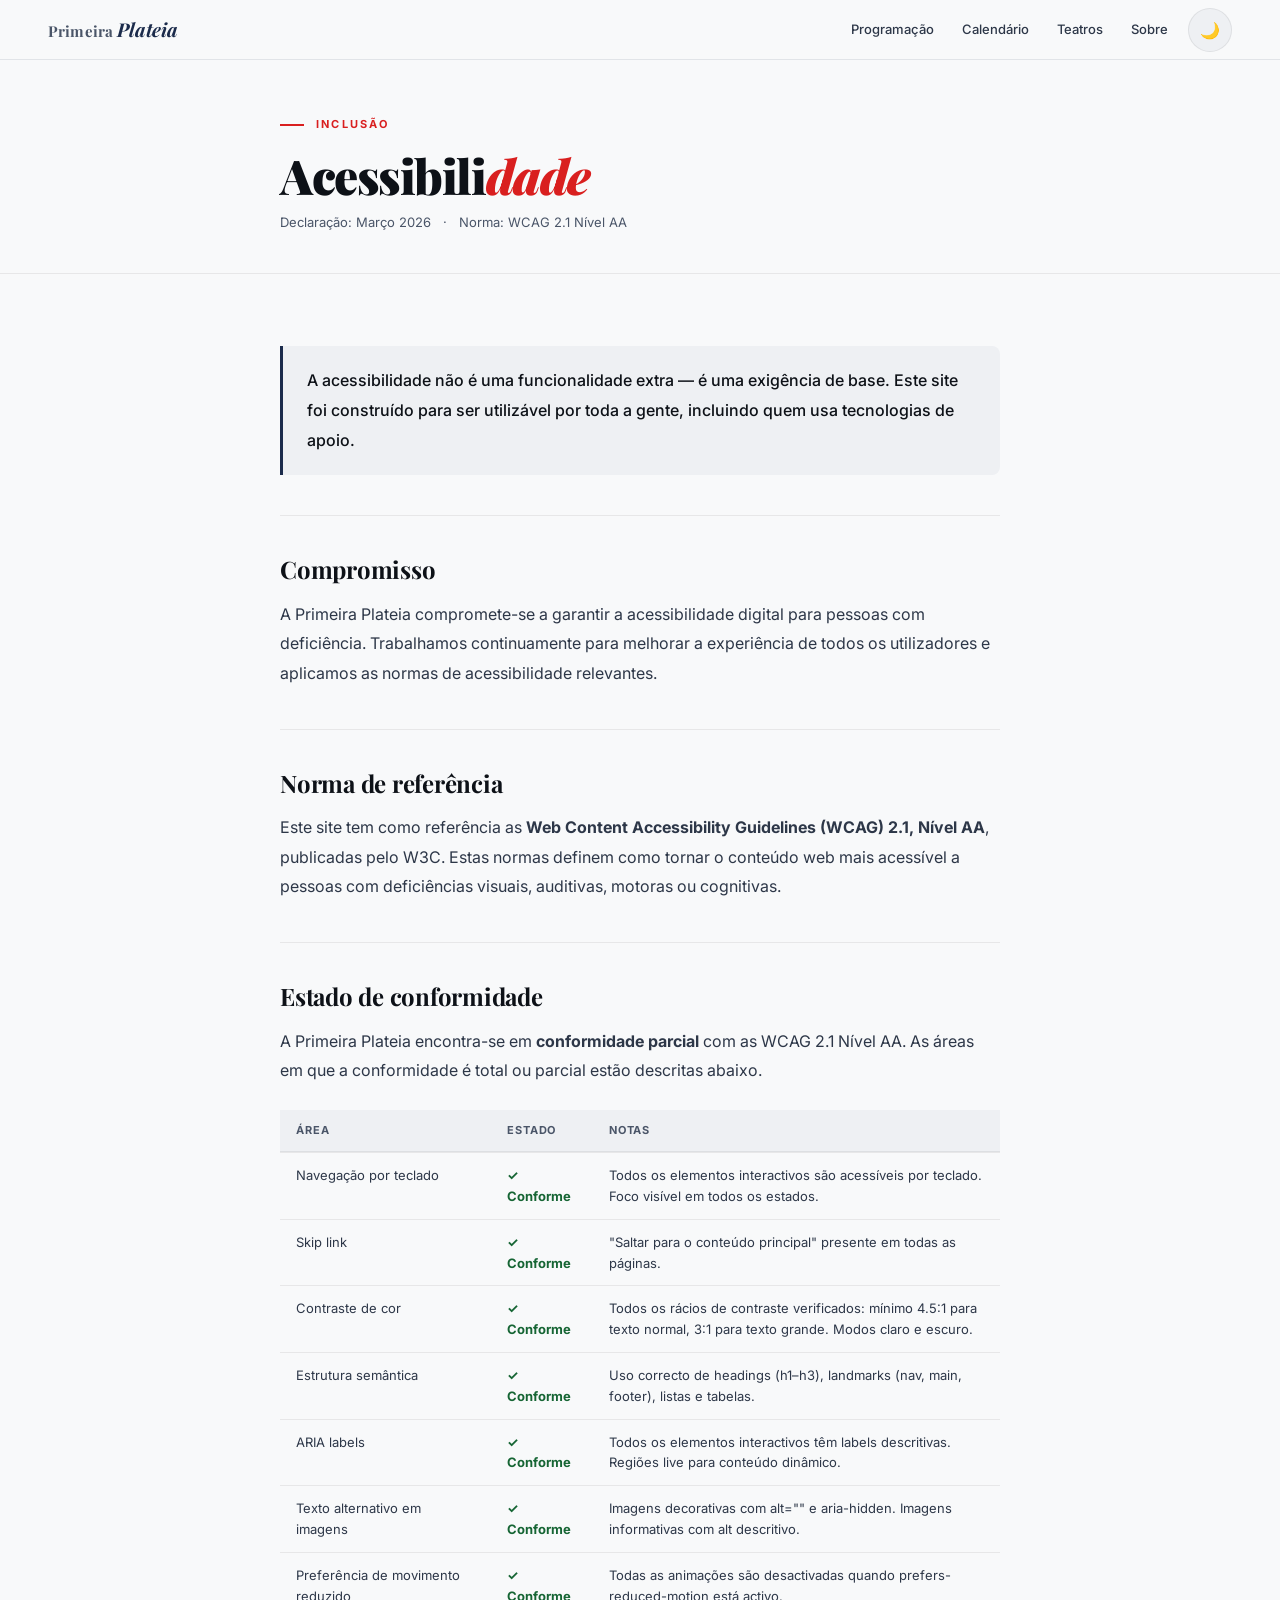
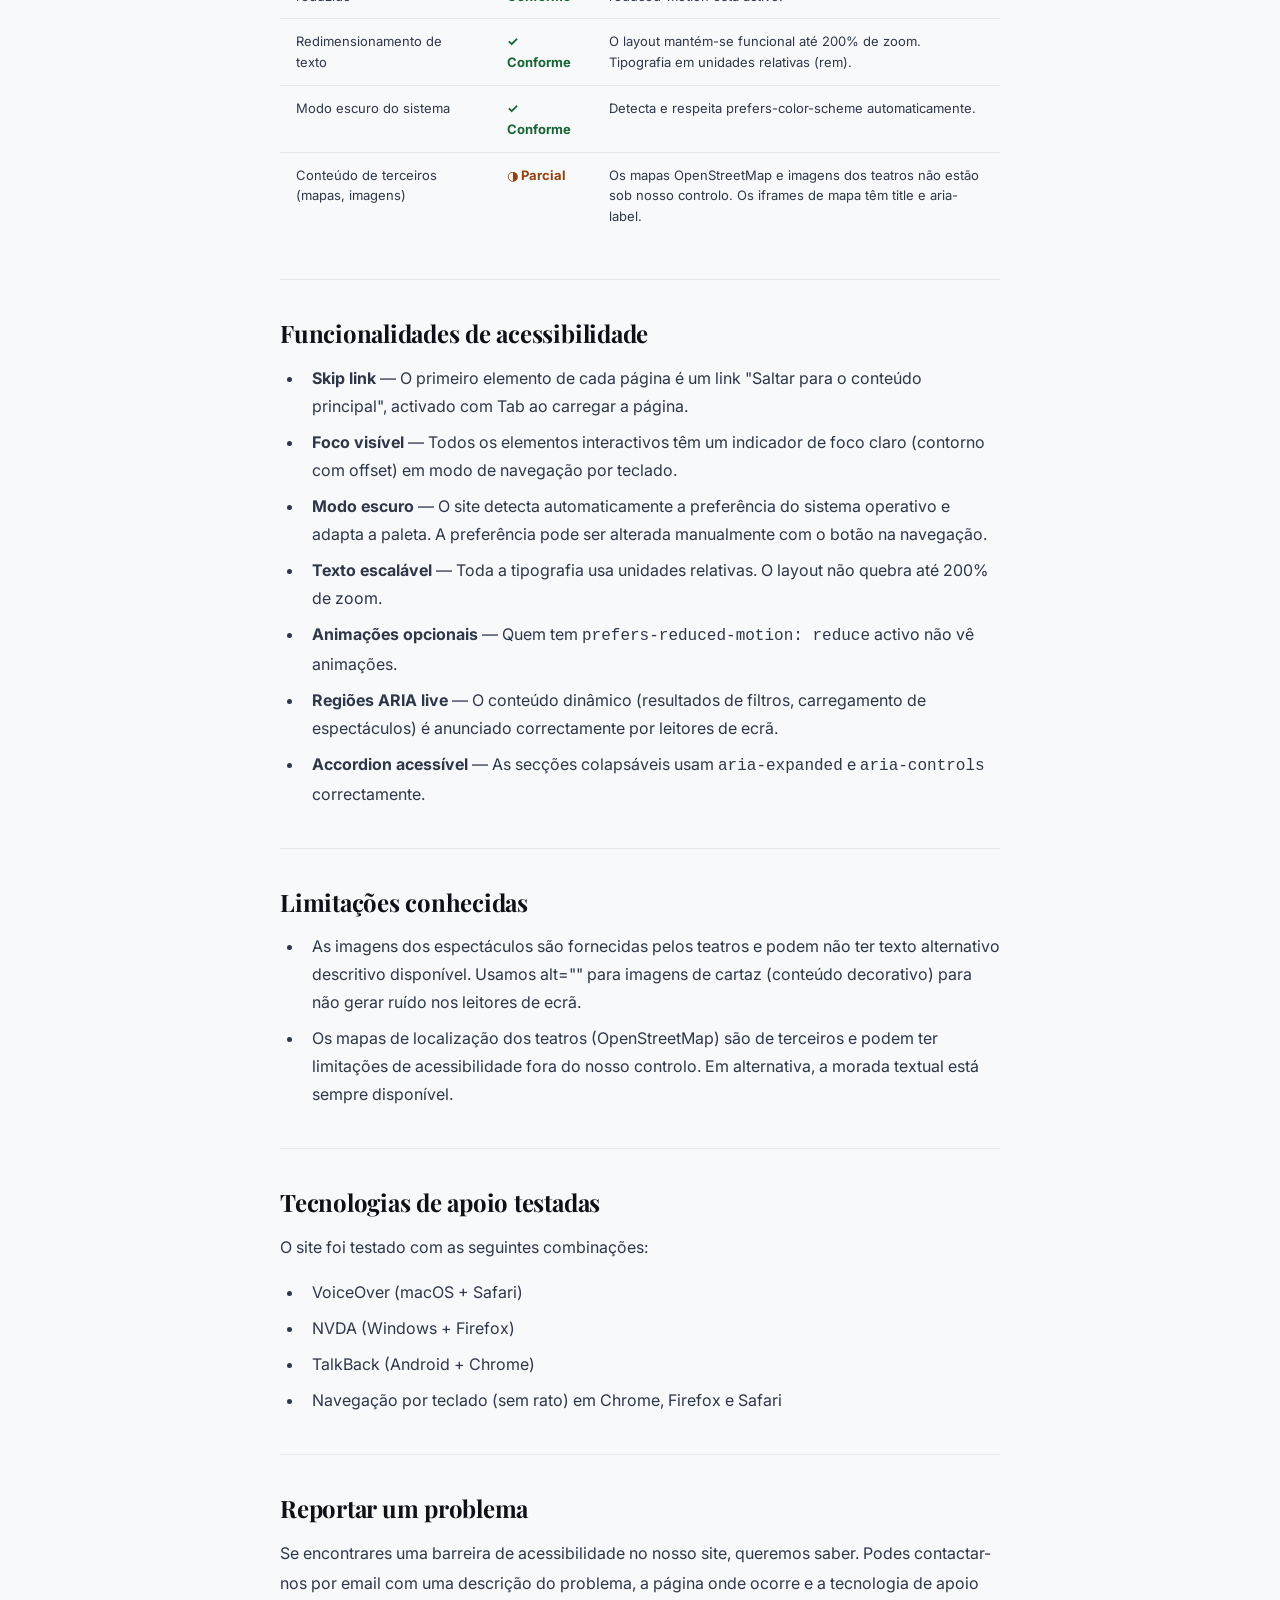
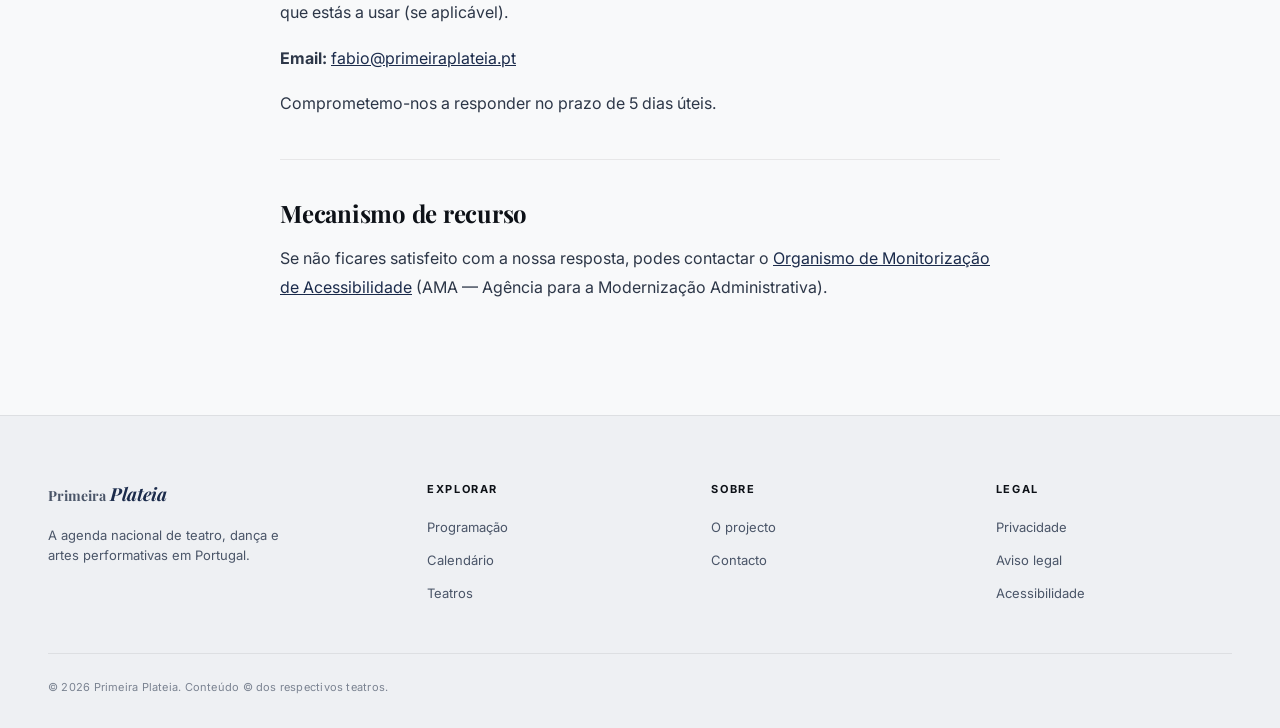
==== acessibilidade/index.html @ c4be7c8e "new" ====
<!DOCTYPE html>
<html lang="pt-PT">
<head>
<meta charset="UTF-8"/>
<meta name="viewport" content="width=device-width,initial-scale=1"/>
<title>Acessibilidade — Primeira Plateia</title>
<meta name="description" content="Declaração de acessibilidade da Primeira Plateia. Conformidade WCAG 2.1, funcionalidades e como reportar problemas."/>
<meta name="theme-color" content="#1B2B4B"/>
<meta name="robots" content="index, follow"/>
<link rel="canonical" href="https://www.primeiraplateia.pt/acessibilidade/"/>
<link rel="manifest" href="/manifest.webmanifest"/>
<link rel="apple-touch-icon" href="/icons/icon-192.png"/>
<link rel="preconnect" href="https://fonts.googleapis.com"/>
<link rel="preconnect" href="https://fonts.gstatic.com" crossorigin/>
<link rel="stylesheet" href="/fonts/fonts.css"/>
<link rel="stylesheet" href="/design/tokens.css"/>
<link rel="stylesheet" href="/design/base.css"/>
<script>(function(){var s=localStorage.getItem('pp-theme');var sys=window.matchMedia('(prefers-color-scheme: dark)').matches?'dark':'light';document.documentElement.setAttribute('data-theme',s||sys);})();</script>
<style>
.legal-hero{padding:calc(var(--nav-h) + var(--space-12)) var(--space-12) var(--space-10);border-bottom:1px solid var(--surface-card-border);background:var(--surface-bg);}
.legal-hero-inner{max-width:var(--max-w-text);margin:0 auto;}
.legal-hero h1{font-family:var(--ff-display);font-size:clamp(var(--text-3xl),5vw,var(--text-5xl));font-weight:900;letter-spacing:-.03em;line-height:1;color:var(--text-primary);margin-bottom:var(--space-3);}
.legal-hero h1 em{font-style:italic;color:var(--color-accent);}
.legal-meta{font-size:var(--text-sm);color:var(--text-muted);display:flex;align-items:center;gap:var(--space-3);}
.legal-body{padding:var(--space-12) var(--space-12) var(--space-24);}
.legal-body-inner{max-width:var(--max-w-text);margin:0 auto;}
.legal-body h2{font-family:var(--ff-display);font-size:var(--text-2xl);font-weight:700;letter-spacing:-.01em;color:var(--text-primary);margin:var(--space-10) 0 var(--space-4);padding-top:var(--space-10);border-top:1px solid var(--surface-card-border);}
.legal-body h2:first-child{margin-top:0;padding-top:0;border-top:none;}
.legal-body p{font-size:var(--text-base);line-height:1.85;color:var(--text-secondary);margin-bottom:var(--space-4);}
.legal-body ul{margin:var(--space-4) 0 var(--space-4) var(--space-6);display:flex;flex-direction:column;gap:var(--space-2);}
.legal-body li{font-size:var(--text-base);line-height:1.75;color:var(--text-secondary);list-style:disc;padding-left:var(--space-2);}
.legal-body a{color:var(--color-primary);text-decoration:underline;}
.legal-body a:hover{color:var(--color-accent);}
.legal-highlight{background:var(--surface-bg-2);border-left:3px solid var(--color-primary);border-radius:0 var(--radius-md) var(--radius-md) 0;padding:var(--space-5) var(--space-6);margin:var(--space-6) 0;}
.legal-highlight p{margin-bottom:0;font-weight:500;color:var(--text-primary);}

/* Tabela de conformidade */
.conformidade-table {
  width: 100%; border-collapse: collapse;
  margin: var(--space-6) 0;
  font-size: var(--text-sm);
}
.conformidade-table th {
  text-align: left;
  padding: var(--space-3) var(--space-4);
  background: var(--surface-bg-2);
  font-weight: 700; font-size: var(--text-xs);
  letter-spacing: .08em; text-transform: uppercase;
  color: var(--text-muted);
  border-bottom: 2px solid var(--surface-card-border);
}
.conformidade-table td {
  padding: var(--space-3) var(--space-4);
  border-bottom: 1px solid var(--surface-card-border);
  vertical-align: top; line-height: 1.6;
  color: var(--text-secondary);
}
.conformidade-table tr:last-child td { border-bottom: none; }
.status-ok { color: #166534; font-weight: 700; }
.status-partial { color: #92400E; font-weight: 700; }
[data-theme="dark"] .status-ok { color: #86EFAC; }
[data-theme="dark"] .status-partial { color: #FCD34D; }

@media(max-width:768px){
  .legal-hero,.legal-body{padding-left:var(--space-5);padding-right:var(--space-5);}
  .conformidade-table { font-size: var(--text-xs); }
  .conformidade-table th, .conformidade-table td { padding: var(--space-2) var(--space-3); }
}
</style>
</head>
<body>
<a class="skip-link" href="#main-content">Saltar para o conteúdo principal</a>
<nav class="nav" role="navigation" aria-label="Navegação principal">
  <a class="nav-brand" href="/" aria-label="Primeira Plateia — página inicial">
    <span class="nav-brand-primeira">Primeira</span>
    <span class="nav-brand-plateia">Plateia</span>
  </a>
  <div class="nav-right">
    <ul class="nav-links" id="nav-menu" role="list">
      <li><a href="/programacao/">Programação</a></li>
      <li><a href="/calendario/">Calendário</a></li>
      <li><a href="/teatros/">Teatros</a></li>
      <li><a href="/sobre/">Sobre</a></li>
    </ul>
    <button class="theme-btn" id="theme-toggle" aria-label="Mudar para modo escuro" data-tip="Modo escuro">
      <span class="i-moon" aria-hidden="true">🌙</span>
      <span class="i-sun" aria-hidden="true">☀️</span>
    </button>
    <button class="nav-toggle" id="nav-toggle" aria-label="Abrir menu" aria-expanded="false" aria-controls="nav-menu">☰</button>
  </div>
</nav>
<main id="main-content">
  <header class="legal-hero">
    <div class="legal-hero-inner">
      <p class="section-label" aria-hidden="true">Inclusão</p>
      <h1>Acessibili<em>dade</em></h1>
      <p class="legal-meta">
        <span>Declaração: Março 2026</span>
        <span aria-hidden="true">·</span>
        <span>Norma: WCAG 2.1 Nível AA</span>
      </p>
    </div>
  </header>
  <div class="legal-body">
    <div class="legal-body-inner">

      <div class="legal-highlight">
        <p>A acessibilidade não é uma funcionalidade extra — é uma exigência de base. Este site foi construído para ser utilizável por toda a gente, incluindo quem usa tecnologias de apoio.</p>
      </div>

      <h2>Compromisso</h2>
      <p>A Primeira Plateia compromete-se a garantir a acessibilidade digital para pessoas com deficiência. Trabalhamos continuamente para melhorar a experiência de todos os utilizadores e aplicamos as normas de acessibilidade relevantes.</p>

      <h2>Norma de referência</h2>
      <p>Este site tem como referência as <strong>Web Content Accessibility Guidelines (WCAG) 2.1, Nível AA</strong>, publicadas pelo W3C. Estas normas definem como tornar o conteúdo web mais acessível a pessoas com deficiências visuais, auditivas, motoras ou cognitivas.</p>

      <h2>Estado de conformidade</h2>
      <p>A Primeira Plateia encontra-se em <strong>conformidade parcial</strong> com as WCAG 2.1 Nível AA. As áreas em que a conformidade é total ou parcial estão descritas abaixo.</p>

      <table class="conformidade-table" aria-label="Estado de conformidade por área">
        <thead>
          <tr>
            <th scope="col">Área</th>
            <th scope="col">Estado</th>
            <th scope="col">Notas</th>
          </tr>
        </thead>
        <tbody>
          <tr>
            <td>Navegação por teclado</td>
            <td><span class="status-ok">✓ Conforme</span></td>
            <td>Todos os elementos interactivos são acessíveis por teclado. Foco visível em todos os estados.</td>
          </tr>
          <tr>
            <td>Skip link</td>
            <td><span class="status-ok">✓ Conforme</span></td>
            <td>"Saltar para o conteúdo principal" presente em todas as páginas.</td>
          </tr>
          <tr>
            <td>Contraste de cor</td>
            <td><span class="status-ok">✓ Conforme</span></td>
            <td>Todos os rácios de contraste verificados: mínimo 4.5:1 para texto normal, 3:1 para texto grande. Modos claro e escuro.</td>
          </tr>
          <tr>
            <td>Estrutura semântica</td>
            <td><span class="status-ok">✓ Conforme</span></td>
            <td>Uso correcto de headings (h1–h3), landmarks (nav, main, footer), listas e tabelas.</td>
          </tr>
          <tr>
            <td>ARIA labels</td>
            <td><span class="status-ok">✓ Conforme</span></td>
            <td>Todos os elementos interactivos têm labels descritivas. Regiões live para conteúdo dinâmico.</td>
          </tr>
          <tr>
            <td>Texto alternativo em imagens</td>
            <td><span class="status-ok">✓ Conforme</span></td>
            <td>Imagens decorativas com alt="" e aria-hidden. Imagens informativas com alt descritivo.</td>
          </tr>
          <tr>
            <td>Preferência de movimento reduzido</td>
            <td><span class="status-ok">✓ Conforme</span></td>
            <td>Todas as animações são desactivadas quando prefers-reduced-motion está activo.</td>
          </tr>
          <tr>
            <td>Redimensionamento de texto</td>
            <td><span class="status-ok">✓ Conforme</span></td>
            <td>O layout mantém-se funcional até 200% de zoom. Tipografia em unidades relativas (rem).</td>
          </tr>
          <tr>
            <td>Modo escuro do sistema</td>
            <td><span class="status-ok">✓ Conforme</span></td>
            <td>Detecta e respeita prefers-color-scheme automaticamente.</td>
          </tr>
          <tr>
            <td>Conteúdo de terceiros (mapas, imagens)</td>
            <td><span class="status-partial">◑ Parcial</span></td>
            <td>Os mapas OpenStreetMap e imagens dos teatros não estão sob nosso controlo. Os iframes de mapa têm title e aria-label.</td>
          </tr>
        </tbody>
      </table>

      <h2>Funcionalidades de acessibilidade</h2>
      <ul>
        <li><strong>Skip link</strong> — O primeiro elemento de cada página é um link "Saltar para o conteúdo principal", activado com Tab ao carregar a página.</li>
        <li><strong>Foco visível</strong> — Todos os elementos interactivos têm um indicador de foco claro (contorno com offset) em modo de navegação por teclado.</li>
        <li><strong>Modo escuro</strong> — O site detecta automaticamente a preferência do sistema operativo e adapta a paleta. A preferência pode ser alterada manualmente com o botão na navegação.</li>
        <li><strong>Texto escalável</strong> — Toda a tipografia usa unidades relativas. O layout não quebra até 200% de zoom.</li>
        <li><strong>Animações opcionais</strong> — Quem tem <code>prefers-reduced-motion: reduce</code> activo não vê animações.</li>
        <li><strong>Regiões ARIA live</strong> — O conteúdo dinâmico (resultados de filtros, carregamento de espectáculos) é anunciado correctamente por leitores de ecrã.</li>
        <li><strong>Accordion acessível</strong> — As secções colapsáveis usam <code>aria-expanded</code> e <code>aria-controls</code> correctamente.</li>
      </ul>

      <h2>Limitações conhecidas</h2>
      <ul>
        <li>As imagens dos espectáculos são fornecidas pelos teatros e podem não ter texto alternativo descritivo disponível. Usamos alt="" para imagens de cartaz (conteúdo decorativo) para não gerar ruído nos leitores de ecrã.</li>
        <li>Os mapas de localização dos teatros (OpenStreetMap) são de terceiros e podem ter limitações de acessibilidade fora do nosso controlo. Em alternativa, a morada textual está sempre disponível.</li>
      </ul>

      <h2>Tecnologias de apoio testadas</h2>
      <p>O site foi testado com as seguintes combinações:</p>
      <ul>
        <li>VoiceOver (macOS + Safari)</li>
        <li>NVDA (Windows + Firefox)</li>
        <li>TalkBack (Android + Chrome)</li>
        <li>Navegação por teclado (sem rato) em Chrome, Firefox e Safari</li>
      </ul>

      <h2>Reportar um problema</h2>
      <p>Se encontrares uma barreira de acessibilidade no nosso site, queremos saber. Podes contactar-nos por email com uma descrição do problema, a página onde ocorre e a tecnologia de apoio que estás a usar (se aplicável).</p>
      <p><strong>Email:</strong> <a href="mailto:fabio@primeiraplateia.pt?subject=Problema de acessibilidade">fabio@primeiraplateia.pt</a></p>
      <p>Comprometemo-nos a responder no prazo de 5 dias úteis.</p>

      <h2>Mecanismo de recurso</h2>
      <p>Se não ficares satisfeito com a nossa resposta, podes contactar o <a href="https://www.acessibilidade.gov.pt" target="_blank" rel="noopener">Organismo de Monitorização de Acessibilidade</a> (AMA — Agência para a Modernização Administrativa).</p>

    </div>
  </div>
</main>
<footer class="footer" role="contentinfo">
  <div class="footer-inner">
    <div class="footer-brand-col">
      <div class="footer-brand"><span class="footer-brand-primeira">Primeira</span><span class="footer-brand-plateia">Plateia</span></div>
      <p class="footer-tagline">A agenda nacional de teatro, dança e artes performativas em Portugal.</p>
    </div>
    <div><p class="footer-col-title">Explorar</p><nav class="footer-col-links" aria-label="Explorar"><a href="/programacao/">Programação</a><a href="/calendario/">Calendário</a><a href="/teatros/">Teatros</a></nav></div>
    <div><p class="footer-col-title">Sobre</p><nav class="footer-col-links" aria-label="Sobre"><a href="/sobre/">O projecto</a><a href="mailto:fabio@primeiraplateia.pt">Contacto</a></nav></div>
    <div><p class="footer-col-title">Legal</p><nav class="footer-col-links" aria-label="Legal"><a href="/privacidade/">Privacidade</a><a href="/aviso-legal/">Aviso legal</a><a href="/acessibilidade/" aria-current="page">Acessibilidade</a></nav></div>
  </div>
  <div class="footer-bottom">
    <p class="footer-legal">© <span id="footer-year"></span> Primeira Plateia. Conteúdo © dos respectivos teatros.</p>
  </div>
</footer>
<script>
(function(){
  var themeBtn=document.getElementById('theme-toggle'),html=document.documentElement;
  themeBtn.addEventListener('click',function(){var next=html.getAttribute('data-theme')==='dark'?'light':'dark';html.setAttribute('data-theme',next);localStorage.setItem('pp-theme',next);themeBtn.setAttribute('aria-label',next==='dark'?'Mudar para modo claro':'Mudar para modo escuro');});
  var nt=document.getElementById('nav-toggle'),nm=document.getElementById('nav-menu');
  nt.addEventListener('click',function(){var o=nm.classList.toggle('open');nt.setAttribute('aria-expanded',o);nt.textContent=o?'✕':'☰';});
  document.addEventListener('click',function(e){if(!nm.contains(e.target)&&!nt.contains(e.target)){nm.classList.remove('open');nt.setAttribute('aria-expanded','false');nt.textContent='☰';}});
  document.getElementById('footer-year').textContent=new Date().getFullYear();
})();
</script>
</body>
</html>
---- fonts/fonts.css ----
/* ═══════════════════════════════════════════════════════════════
   PRIMEIRA PLATEIA — Fontes
   Playfair Display (display/headings) — Google Fonts
   Inter (body/UI) — Google Fonts
   Carregamento optimizado: preconnect no <head> de cada página
═══════════════════════════════════════════════════════════════ */

/* Playfair Display — Regular (400), Regular Italic (400i), Bold (700), Bold Italic (700i) */
@import url('https://fonts.googleapis.com/css2?family=Playfair+Display:ital,wght@0,400;0,700;0,900;1,400;1,700&family=Inter:wght@300;400;500;600;700&display=swap');

/*
   Preconnects obrigatórios no <head> de TODAS as páginas,
   antes do link para este ficheiro:

   <link rel="preconnect" href="https://fonts.googleapis.com">
   <link rel="preconnect" href="https://fonts.gstatic.com" crossorigin>

   Sem estes, o navegador não começa a ligar antes de parsear o CSS.
*/
---- design/tokens.css ----
/* ═══════════════════════════════════════════════════════════════
   PRIMEIRA PLATEIA — Design Tokens
   primeiraplateia.pt
   Playfair Display (display/headings) + Inter (body/UI)
   Modo claro (default) · Modo escuro via [data-theme="dark"]
   Rácios WCAG AA verificados sobre superfícies respectivas
═══════════════════════════════════════════════════════════════ */

:root {

  /* ── FONTES ─────────────────────────────────────────────── */
  --ff-display: 'Playfair Display', Georgia, serif;
  --ff-body:    'Inter', system-ui, sans-serif;

  /* ── ESCALA TIPOGRÁFICA (base 16px) ─────────────────────── */
  --text-xs:   0.6875rem;  /* 11px */
  --text-sm:   0.8125rem;  /* 13px */
  --text-base: 1rem;       /* 16px */
  --text-lg:   1.125rem;   /* 18px */
  --text-xl:   1.25rem;    /* 20px */
  --text-2xl:  1.5rem;     /* 24px */
  --text-3xl:  1.875rem;   /* 30px */
  --text-4xl:  2.25rem;    /* 36px */
  --text-5xl:  3rem;       /* 48px */
  --text-6xl:  3.75rem;    /* 60px */
  --text-7xl:  4.5rem;     /* 72px */

  /* ── COR PRIMÁRIA — Azul-meia-noite ────────────────────── */
  --color-primary:         #1B2B4B;
  --color-primary-dark:    #0F1E35;
  --color-primary-light:   #E8EDF5;
  --color-primary-mid:     #2D4070;  /* hover states intermédios */

  /* ── COR ACENTO — Vermelho vivo ─────────────────────────── */
  /* Contraste sobre #F8F9FA: 5.8:1 ✓ WCAG AA
     Contraste sobre #FFFFFF:  5.9:1 ✓ WCAG AA  */
  --color-accent:          #D91F1F;
  --color-accent-dark:     #B01818;
  --color-accent-light:    #FDECEA;

  /* ── SUPERFÍCIES — modo claro ───────────────────────────── */
  --surface-bg:            #F8F9FA;
  --surface-bg-2:          #EEF0F3;
  --surface-card:          #FFFFFF;
  --surface-card-border:   rgba(0, 0, 0, 0.07);
  --surface-divider:       rgba(27, 43, 75, 0.1);

  /* ── TEXTO — modo claro ─────────────────────────────────── */
  /* Rácios sobre --surface-bg (#F8F9FA):
     --text-primary   #0D1117 → 18.6:1 ✓
     --text-secondary #2D3748 → 10.2:1 ✓
     --text-muted     #4A5568 →  5.9:1 ✓ */
  --text-primary:   #0D1117;
  --text-secondary: #2D3748;
  --text-muted:     #4A5568;
  --text-inverse:   #F8F9FA;

  /* ── ESPAÇAMENTO (escala 4px) ───────────────────────────── */
  --space-1:   0.25rem;   /*  4px */
  --space-2:   0.5rem;    /*  8px */
  --space-3:   0.75rem;   /* 12px */
  --space-4:   1rem;      /* 16px */
  --space-5:   1.25rem;   /* 20px */
  --space-6:   1.5rem;    /* 24px */
  --space-8:   2rem;      /* 32px */
  --space-10:  2.5rem;    /* 40px */
  --space-12:  3rem;      /* 48px */
  --space-16:  4rem;      /* 64px */
  --space-20:  5rem;      /* 80px */
  --space-24:  6rem;      /* 96px */
  --space-32:  8rem;      /* 128px */

  /* ── RAIOS ──────────────────────────────────────────────── */
  --radius-xs:   2px;
  --radius-sm:   4px;
  --radius-md:   8px;
  --radius-lg:   12px;
  --radius-xl:   20px;
  --radius-full: 9999px;

  /* ── SOMBRAS ────────────────────────────────────────────── */
  --shadow-xs: 0 1px 2px rgba(13, 17, 23, 0.06);
  --shadow-sm: 0 1px 4px rgba(13, 17, 23, 0.08);
  --shadow-md: 0 4px 16px rgba(13, 17, 23, 0.10);
  --shadow-lg: 0 8px 32px rgba(13, 17, 23, 0.12);
  --shadow-xl: 0 20px 60px rgba(13, 17, 23, 0.15);

  /* Sombra com cor primária (para cards em hover) */
  --shadow-primary: 0 8px 32px rgba(27, 43, 75, 0.18);
  --shadow-accent:  0 4px 20px rgba(217, 31, 31, 0.25);

  /* ── TRANSIÇÕES ─────────────────────────────────────────── */
  --transition-fast:   120ms ease;
  --transition-base:   220ms ease;
  --transition-slow:   380ms ease;
  --transition-spring: 300ms cubic-bezier(0.34, 1.56, 0.64, 1);

  /* ── Z-INDEX ────────────────────────────────────────────── */
  --z-below:   -1;
  --z-base:     0;
  --z-raised:  10;
  --z-nav:    200;
  --z-modal:  300;
  --z-toast:  400;

  /* ── LAYOUT ─────────────────────────────────────────────── */
  --nav-h:        60px;
  --max-w:      1280px;
  --max-w-text:  720px;  /* para artigos/texto corrido */
  --max-w-tight: 960px;

  /* ── GRADIENTES ─────────────────────────────────────────── */
  --gradient-hero:    linear-gradient(135deg, #0F1E35 0%, #1B2B4B 50%, #2D4070 100%);
  --gradient-accent:  linear-gradient(135deg, #D91F1F 0%, #B01818 100%);
  --gradient-surface: linear-gradient(180deg, var(--surface-bg) 0%, var(--surface-bg-2) 100%);

  /* Gradiente de fade para texto cortado */
  --gradient-fade-r: linear-gradient(to right, transparent, var(--surface-bg));
  --gradient-fade-b: linear-gradient(to bottom, transparent, var(--surface-bg));

  /* ── FOCUS ──────────────────────────────────────────────── */
  --focus-ring: 0 0 0 3px rgba(217, 31, 31, 0.35);
  --focus-ring-offset: 0 0 0 2px var(--surface-bg), 0 0 0 4px var(--color-accent);
}

/* ═══════════════════════════════════════════════════════════
   MODO ESCURO
   Rácios calculados sobre --surface-bg dark (#0C0F14):
   --text-primary   #F0F4FA → 17.8:1 ✓
   --text-secondary #A8B4C8 →  8.1:1 ✓
   --text-muted     #6B7A94 →  4.6:1 ✓
═══════════════════════════════════════════════════════════ */
[data-theme="dark"] {

  /* Superfícies */
  --surface-bg:          #0C0F14;
  --surface-bg-2:        #141820;
  --surface-card:        #1A1F2C;
  --surface-card-border: rgba(255, 255, 255, 0.07);
  --surface-divider:     rgba(255, 255, 255, 0.08);

  /* Texto */
  --text-primary:   #F0F4FA;
  --text-secondary: #A8B4C8;
  --text-muted:     #6B7A94;
  --text-inverse:   #0C0F14;

  /* Primária — mais luminosa em fundo escuro */
  --color-primary:       #4A6FA5;
  --color-primary-dark:  #3A5A8C;
  --color-primary-light: rgba(74, 111, 165, 0.15);
  --color-primary-mid:   #5A80B8;

  /* Acento — mantém-se, com fundo mais escuro passa com mais folga */
  --color-accent-light:  rgba(217, 31, 31, 0.15);

  /* Sombras — mais subtis em fundo escuro */
  --shadow-sm: 0 1px 4px rgba(0, 0, 0, 0.3);
  --shadow-md: 0 4px 16px rgba(0, 0, 0, 0.4);
  --shadow-lg: 0 8px 32px rgba(0, 0, 0, 0.5);
  --shadow-xl: 0 20px 60px rgba(0, 0, 0, 0.6);

  /* Gradientes adaptados */
  --gradient-hero:    linear-gradient(135deg, #060810 0%, #0C0F14 50%, #141820 100%);
  --gradient-surface: linear-gradient(180deg, var(--surface-bg) 0%, var(--surface-bg-2) 100%);
  --gradient-fade-r:  linear-gradient(to right, transparent, var(--surface-bg));
  --gradient-fade-b:  linear-gradient(to bottom, transparent, var(--surface-bg));

  /* Focus */
  --focus-ring-offset: 0 0 0 2px var(--surface-bg), 0 0 0 4px var(--color-accent);
}

/* ═══════════════════════════════════════════════════════════
   REDUCED MOTION — respeito por preferências do utilizador
═══════════════════════════════════════════════════════════ */
@media (prefers-reduced-motion: reduce) {
  :root {
    --transition-fast:   0ms;
    --transition-base:   0ms;
    --transition-slow:   0ms;
    --transition-spring: 0ms;
  }
}
---- design/base.css ----
/* ═══════════════════════════════════════════════════════════════
   PRIMEIRA PLATEIA — Base CSS
   Componentes partilhados: reset, nav, footer, botões, utilities
   Depende de: design/tokens.css + fonts/fonts.css
═══════════════════════════════════════════════════════════════ */

/* ── RESET ──────────────────────────────────────────────────── */
*, *::before, *::after {
  box-sizing: border-box;
  margin: 0;
  padding: 0;
}

html {
  font-size: 16px;
  scroll-behavior: smooth;
  -webkit-text-size-adjust: 100%;
  tab-size: 4;
}

body {
  font-family: var(--ff-body);
  font-size: var(--text-base);
  line-height: 1.6;
  background: var(--surface-bg);
  color: var(--text-primary);
  -webkit-font-smoothing: antialiased;
  -moz-osx-font-smoothing: grayscale;
  overflow-x: hidden;
  transition:
    background var(--transition-base),
    color var(--transition-base);
}

img, video, svg {
  display: block;
  max-width: 100%;
}

a {
  color: inherit;
  text-decoration: none;
}

ul, ol {
  list-style: none;
}

button {
  font-family: inherit;
  cursor: pointer;
  border: none;
  background: none;
}

input, select, textarea {
  font-family: inherit;
  font-size: inherit;
}

h1, h2, h3, h4, h5, h6 {
  font-family: var(--ff-display);
  font-weight: 700;
  line-height: 1.15;
  color: var(--text-primary);
}

p {
  color: var(--text-secondary);
  line-height: 1.75;
}

/* ── ANTI-FOUC: tema antes do primeiro render ────────────────── */
/* Script inline obrigatório no <head> de cada página:
   <script>(function(){
     var s = localStorage.getItem('pp-theme');
     var sys = window.matchMedia('(prefers-color-scheme: dark)').matches ? 'dark' : 'light';
     document.documentElement.setAttribute('data-theme', s || sys);
   })();</script>
*/

/* ── ACESSIBILIDADE ─────────────────────────────────────────── */
.skip-link {
  position: absolute;
  left: -999px;
  top: auto;
  width: 1px;
  height: 1px;
  overflow: hidden;
}

.skip-link:focus {
  position: fixed;
  left: var(--space-4);
  top: var(--space-4);
  width: auto;
  height: auto;
  background: var(--color-accent);
  color: #fff;
  padding: var(--space-3) var(--space-5);
  border-radius: var(--radius-sm);
  font-size: var(--text-sm);
  font-weight: 600;
  letter-spacing: .02em;
  z-index: 9999;
  box-shadow: var(--shadow-md);
}

/* Focus visível global — nunca remover sem substituir */
:focus-visible {
  outline: none;
  box-shadow: var(--focus-ring-offset);
  border-radius: var(--radius-sm);
}

/* ── NAVEGAÇÃO ──────────────────────────────────────────────── */
.nav {
  position: fixed;
  top: 0;
  left: 0;
  right: 0;
  z-index: var(--z-nav);
  height: var(--nav-h);
  padding: 0 var(--space-12);
  display: flex;
  align-items: center;
  justify-content: space-between;
  background: rgba(248, 249, 250, 0.92);
  backdrop-filter: blur(16px) saturate(180%);
  -webkit-backdrop-filter: blur(16px) saturate(180%);
  border-bottom: 1px solid var(--surface-divider);
  transition:
    background var(--transition-base),
    border-color var(--transition-base);
}

[data-theme="dark"] .nav {
  background: rgba(12, 15, 20, 0.92);
  border-bottom-color: rgba(255, 255, 255, 0.06);
}

/* Marca / logótipo */
.nav-brand {
  display: flex;
  align-items: baseline;
  gap: var(--space-1);
  text-decoration: none;
  flex-shrink: 0;
}

.nav-brand-primeira {
  font-family: var(--ff-display);
  font-size: 15px;
  font-weight: 700;
  color: var(--text-muted);
  letter-spacing: .01em;
}

.nav-brand-plateia {
  font-family: var(--ff-display);
  font-size: 19px;
  font-weight: 700;
  font-style: italic;
  color: var(--color-primary);
  letter-spacing: -.01em;
}

[data-theme="dark"] .nav-brand-plateia {
  color: var(--color-primary);
}

.nav-brand:focus-visible {
  border-radius: var(--radius-sm);
}

/* Links de navegação */
.nav-links {
  display: flex;
  align-items: center;
  gap: var(--space-1);
}

.nav-links a {
  display: block;
  padding: var(--space-2) var(--space-3);
  font-size: var(--text-sm);
  font-weight: 500;
  color: var(--text-secondary);
  border-radius: var(--radius-sm);
  transition:
    color var(--transition-fast),
    background var(--transition-fast);
  white-space: nowrap;
}

.nav-links a:hover {
  color: var(--color-primary);
  background: var(--color-primary-light);
}

[data-theme="dark"] .nav-links a:hover {
  color: var(--text-primary);
  background: var(--surface-bg-2);
}

.nav-links a[aria-current="page"] {
  color: var(--color-accent);
  font-weight: 600;
}

/* Lado direito da nav */
.nav-right {
  display: flex;
  align-items: center;
  gap: var(--space-2);
}

/* Botão modo escuro/claro */
.theme-btn {
  width: 36px;
  height: 36px;
  min-width: 44px;
  min-height: 44px;
  display: flex;
  align-items: center;
  justify-content: center;
  background: var(--surface-bg-2);
  border: 1px solid var(--surface-card-border);
  border-radius: var(--radius-full);
  color: var(--text-secondary);
  font-size: 16px;
  transition:
    background var(--transition-fast),
    border-color var(--transition-fast),
    color var(--transition-fast);
  position: relative;
}

[data-theme="dark"] .theme-btn {
  background: var(--surface-card);
  border-color: var(--surface-card-border);
}

.theme-btn:hover {
  background: var(--color-primary-light);
  border-color: var(--color-primary);
  color: var(--color-primary);
}

[data-theme="dark"] .theme-btn:hover {
  background: var(--surface-bg-2);
}

.theme-btn .i-sun { display: none; }
.theme-btn .i-moon { display: block; }
[data-theme="dark"] .theme-btn .i-sun { display: block; }
[data-theme="dark"] .theme-btn .i-moon { display: none; }

/* Tooltip do botão de tema */
.theme-btn::after {
  content: attr(data-tip);
  position: absolute;
  bottom: -34px;
  right: 0;
  background: var(--surface-card);
  color: var(--text-primary);
  font-size: 11px;
  font-family: var(--ff-body);
  white-space: nowrap;
  padding: 4px 8px;
  border-radius: var(--radius-sm);
  border: 1px solid var(--surface-card-border);
  box-shadow: var(--shadow-sm);
  opacity: 0;
  pointer-events: none;
  transition: opacity var(--transition-fast);
  z-index: 10;
}

.theme-btn:hover::after,
.theme-btn:focus-visible::after {
  opacity: 1;
}

/* Botão hamburger (mobile) */
.nav-toggle {
  display: none;
  align-items: center;
  justify-content: center;
  width: 44px;
  height: 44px;
  background: none;
  border: none;
  border-radius: var(--radius-sm);
  color: var(--text-secondary);
  font-size: 22px;
  cursor: pointer;
}

.nav-toggle:focus-visible {
  box-shadow: var(--focus-ring-offset);
}

/* Pill de destaque na nav (ex: "Novo") */
.nav-pill {
  display: inline-block;
  padding: 2px 7px;
  background: var(--color-accent-light);
  color: var(--color-accent);
  font-size: 10px;
  font-weight: 700;
  letter-spacing: .08em;
  text-transform: uppercase;
  border-radius: var(--radius-full);
  margin-left: var(--space-1);
  vertical-align: middle;
}

/* ── RODAPÉ ─────────────────────────────────────────────────── */
.footer {
  background: var(--surface-bg-2);
  border-top: 1px solid var(--surface-card-border);
  padding: var(--space-16) var(--space-12) var(--space-8);
}

[data-theme="dark"] .footer {
  background: var(--surface-bg-2);
}

.footer-inner {
  max-width: var(--max-w);
  margin: 0 auto;
  display: grid;
  grid-template-columns: 1.4fr repeat(3, 1fr);
  gap: var(--space-12);
  padding-bottom: var(--space-12);
  border-bottom: 1px solid var(--surface-card-border);
}

.footer-brand-col {}

.footer-brand {
  display: flex;
  align-items: baseline;
  gap: var(--space-1);
  margin-bottom: var(--space-4);
}

.footer-brand-primeira {
  font-family: var(--ff-display);
  font-size: 14px;
  font-weight: 700;
  color: var(--text-muted);
}

.footer-brand-plateia {
  font-family: var(--ff-display);
  font-size: 18px;
  font-weight: 700;
  font-style: italic;
  color: var(--color-primary);
}

[data-theme="dark"] .footer-brand-plateia {
  color: var(--color-primary);
}

.footer-tagline {
  font-size: var(--text-sm);
  color: var(--text-muted);
  line-height: 1.6;
  max-width: 240px;
  margin-bottom: var(--space-6);
}

/* Redes sociais */
.footer-social {
  display: flex;
  gap: var(--space-2);
  flex-wrap: wrap;
}

.footer-social a {
  display: flex;
  align-items: center;
  justify-content: center;
  width: 36px;
  height: 36px;
  background: var(--surface-card);
  border: 1px solid var(--surface-card-border);
  border-radius: var(--radius-md);
  color: var(--text-muted);
  font-size: 16px;
  transition:
    background var(--transition-fast),
    border-color var(--transition-fast),
    color var(--transition-fast),
    transform var(--transition-fast);
}

.footer-social a:hover {
  background: var(--color-primary-light);
  border-color: var(--color-primary);
  color: var(--color-primary);
  transform: translateY(-2px);
}

[data-theme="dark"] .footer-social a:hover {
  background: var(--surface-bg);
  color: var(--text-primary);
}

/* Colunas de links */
.footer-col-title {
  font-size: var(--text-xs);
  font-weight: 700;
  letter-spacing: .15em;
  text-transform: uppercase;
  color: var(--text-primary);
  margin-bottom: var(--space-4);
}

.footer-col-links {
  display: flex;
  flex-direction: column;
  gap: var(--space-2);
}

.footer-col-links a {
  font-size: var(--text-sm);
  color: var(--text-muted);
  transition: color var(--transition-fast);
  padding: 2px 0;
}

.footer-col-links a:hover {
  color: var(--color-accent);
}

/* Barra inferior do footer */
.footer-bottom {
  max-width: var(--max-w);
  margin: 0 auto;
  padding-top: var(--space-6);
  display: flex;
  align-items: center;
  justify-content: space-between;
  flex-wrap: wrap;
  gap: var(--space-4);
}

.footer-legal {
  font-size: var(--text-xs);
  color: var(--text-muted);
  opacity: .7;
  letter-spacing: .02em;
}

.footer-meta {
  font-size: var(--text-xs);
  color: var(--text-muted);
  opacity: .6;
  display: flex;
  align-items: center;
  gap: var(--space-2);
}

.footer-meta-dot {
  width: 4px;
  height: 4px;
  border-radius: 50%;
  background: var(--text-muted);
  opacity: .4;
  display: inline-block;
}

/* ── BOTÕES ─────────────────────────────────────────────────── */

/* Primário */
.btn {
  display: inline-flex;
  align-items: center;
  justify-content: center;
  gap: var(--space-2);
  padding: var(--space-3) var(--space-6);
  font-family: var(--ff-body);
  font-size: var(--text-sm);
  font-weight: 600;
  letter-spacing: .02em;
  line-height: 1;
  border-radius: var(--radius-sm);
  border: 2px solid transparent;
  cursor: pointer;
  text-decoration: none;
  transition:
    background var(--transition-fast),
    border-color var(--transition-fast),
    color var(--transition-fast),
    transform var(--transition-fast),
    box-shadow var(--transition-fast);
  white-space: nowrap;
  user-select: none;
}

.btn:focus-visible {
  box-shadow: var(--focus-ring-offset);
}

.btn:active {
  transform: translateY(1px);
}

/* Variantes */
.btn-primary {
  background: var(--color-primary);
  color: #fff;
  border-color: var(--color-primary);
  box-shadow: 0 2px 8px rgba(27, 43, 75, 0.2);
}

.btn-primary:hover {
  background: var(--color-primary-dark);
  border-color: var(--color-primary-dark);
  transform: translateY(-1px);
  box-shadow: 0 6px 20px rgba(27, 43, 75, 0.3);
}

.btn-accent {
  background: var(--color-accent);
  color: #fff;
  border-color: var(--color-accent);
  box-shadow: var(--shadow-accent);
}

.btn-accent:hover {
  background: var(--color-accent-dark);
  border-color: var(--color-accent-dark);
  transform: translateY(-1px);
  box-shadow: 0 6px 24px rgba(217, 31, 31, 0.35);
}

.btn-outline {
  background: transparent;
  color: var(--text-primary);
  border-color: var(--surface-divider);
}

.btn-outline:hover {
  border-color: var(--color-primary);
  color: var(--color-primary);
  background: var(--color-primary-light);
  transform: translateY(-1px);
}

[data-theme="dark"] .btn-outline:hover {
  border-color: var(--color-primary);
  color: var(--color-primary);
  background: var(--color-primary-light);
}

.btn-ghost {
  background: transparent;
  color: var(--text-secondary);
  border-color: transparent;
}

.btn-ghost:hover {
  background: var(--surface-bg-2);
  color: var(--text-primary);
}

/* Tamanhos */
.btn-sm {
  padding: var(--space-2) var(--space-4);
  font-size: var(--text-xs);
}

.btn-lg {
  padding: var(--space-4) var(--space-8);
  font-size: var(--text-base);
}

/* ── PILLS / BADGES ─────────────────────────────────────────── */
.pill {
  display: inline-flex;
  align-items: center;
  gap: var(--space-1);
  padding: 3px 10px;
  font-size: var(--text-xs);
  font-weight: 600;
  letter-spacing: .06em;
  text-transform: uppercase;
  border-radius: var(--radius-full);
  white-space: nowrap;
}

.pill-primary {
  background: var(--color-primary-light);
  color: var(--color-primary);
}

[data-theme="dark"] .pill-primary {
  background: var(--color-primary-light);
  color: var(--color-primary);
}

.pill-accent {
  background: var(--color-accent-light);
  color: var(--color-accent);
}

.pill-neutral {
  background: var(--surface-bg-2);
  color: var(--text-muted);
  border: 1px solid var(--surface-card-border);
}

/* Categorias de espectáculos */
.pill-teatro       { background: #E8EDF5; color: #1B2B4B; }
.pill-danca        { background: #F3E8F5; color: #6B21A8; }
.pill-opera        { background: #FEF3C7; color: #92400E; }
.pill-musical      { background: #ECFDF5; color: #065F46; }
.pill-circo        { background: #FFF7ED; color: #9A3412; }
.pill-infantil     { background: #EFF6FF; color: #1D4ED8; }
.pill-performance  { background: #FDF2F8; color: #9D174D; }
.pill-musica       { background: #F0FDF4; color: #166534; }
.pill-outro        { background: var(--surface-bg-2); color: var(--text-muted); }

[data-theme="dark"] .pill-teatro      { background: rgba(27,43,75,.3);   color: #93AECF; }
[data-theme="dark"] .pill-danca       { background: rgba(107,33,168,.2); color: #C084FC; }
[data-theme="dark"] .pill-opera       { background: rgba(146,64,14,.2);  color: #FCD34D; }
[data-theme="dark"] .pill-musical     { background: rgba(6,95,70,.2);    color: #6EE7B7; }
[data-theme="dark"] .pill-circo       { background: rgba(154,52,18,.2);  color: #FB923C; }
[data-theme="dark"] .pill-infantil    { background: rgba(29,78,216,.2);  color: #93C5FD; }
[data-theme="dark"] .pill-performance { background: rgba(157,23,77,.2);  color: #F9A8D4; }
[data-theme="dark"] .pill-musica      { background: rgba(22,101,52,.2);  color: #86EFAC; }

/* ── CARDS ──────────────────────────────────────────────────── */
.card {
  background: var(--surface-card);
  border: 1px solid var(--surface-card-border);
  border-radius: var(--radius-lg);
  overflow: hidden;
  transition:
    border-color var(--transition-base),
    box-shadow var(--transition-base),
    transform var(--transition-fast);
}

.card:hover {
  border-color: rgba(27, 43, 75, 0.2);
  box-shadow: var(--shadow-primary);
  transform: translateY(-3px);
}

[data-theme="dark"] .card:hover {
  border-color: rgba(74, 111, 165, 0.3);
}

/* ── SECTION HEADERS ────────────────────────────────────────── */
.section-label {
  display: inline-flex;
  align-items: center;
  gap: var(--space-3);
  font-size: var(--text-xs);
  font-weight: 700;
  letter-spacing: .2em;
  text-transform: uppercase;
  color: var(--color-accent);
  margin-bottom: var(--space-4);
}

.section-label::before {
  content: '';
  width: 24px;
  height: 2px;
  background: var(--color-accent);
  display: block;
  flex-shrink: 0;
}

.section-h2 {
  font-family: var(--ff-display);
  font-size: clamp(var(--text-3xl), 4vw, var(--text-5xl));
  font-weight: 700;
  color: var(--text-primary);
  line-height: 1.1;
  letter-spacing: -.02em;
  margin-bottom: var(--space-4);
}

.section-h2 em {
  font-style: italic;
  color: var(--color-accent);
}

.section-lead {
  font-size: var(--text-lg);
  color: var(--text-muted);
  line-height: 1.7;
  max-width: 560px;
}

/* ── DIVIDER ────────────────────────────────────────────────── */
.divider {
  height: 1px;
  background: var(--surface-card-border);
  border: none;
  margin: var(--space-8) 0;
}

/* ── LAYOUT UTILITIES ───────────────────────────────────────── */
.container {
  max-width: var(--max-w);
  margin: 0 auto;
  padding: 0 var(--space-12);
}

.container-tight {
  max-width: var(--max-w-tight);
  margin: 0 auto;
  padding: 0 var(--space-12);
}

.container-text {
  max-width: var(--max-w-text);
  margin: 0 auto;
  padding: 0 var(--space-12);
}

.pt-nav {
  padding-top: var(--nav-h);
}

/* ── ESTADO DE CARREGAMENTO ─────────────────────────────────── */
.skeleton {
  background: linear-gradient(
    90deg,
    var(--surface-bg-2) 25%,
    var(--surface-card-border) 50%,
    var(--surface-bg-2) 75%
  );
  background-size: 200% 100%;
  animation: skeleton-pulse 1.4s ease infinite;
  border-radius: var(--radius-sm);
}

@keyframes skeleton-pulse {
  0%   { background-position: 200% 0; }
  100% { background-position: -200% 0; }
}

/* ── MENSAGENS DE ESTADO ────────────────────────────────────── */
.state-empty {
  text-align: center;
  padding: var(--space-24) var(--space-8);
  color: var(--text-muted);
}

.state-empty-icon {
  font-size: 48px;
  margin-bottom: var(--space-4);
  opacity: .4;
}

.state-empty-title {
  font-family: var(--ff-display);
  font-size: var(--text-2xl);
  font-weight: 700;
  color: var(--text-secondary);
  margin-bottom: var(--space-2);
}

.state-empty-text {
  font-size: var(--text-sm);
  color: var(--text-muted);
  line-height: 1.6;
  max-width: 360px;
  margin: 0 auto var(--space-6);
}

/* ── TOAST / NOTIFICAÇÃO ────────────────────────────────────── */
.toast {
  position: fixed;
  bottom: var(--space-6);
  left: 50%;
  transform: translateX(-50%) translateY(100px);
  background: var(--surface-card);
  border: 1px solid var(--surface-card-border);
  border-radius: var(--radius-lg);
  padding: var(--space-3) var(--space-6);
  font-size: var(--text-sm);
  font-weight: 500;
  color: var(--text-primary);
  box-shadow: var(--shadow-lg);
  z-index: var(--z-toast);
  opacity: 0;
  transition:
    transform var(--transition-spring),
    opacity var(--transition-base);
  white-space: nowrap;
}

.toast.visible {
  transform: translateX(-50%) translateY(0);
  opacity: 1;
}

/* ── RESPONSIVE: NAVEGAÇÃO MOBILE ───────────────────────────── */
@media (max-width: 900px) {
  .nav {
    padding: 0 var(--space-5);
  }

  .nav-toggle {
    display: flex;
  }

  .nav-links {
    display: none;
    position: fixed;
    top: var(--nav-h);
    left: 0;
    right: 0;
    flex-direction: column;
    align-items: stretch;
    padding: var(--space-2) var(--space-4) var(--space-4);
    background: var(--surface-bg);
    border-bottom: 1px solid var(--surface-card-border);
    gap: var(--space-1);
    z-index: calc(var(--z-nav) - 1);
    box-shadow: var(--shadow-md);
  }

  [data-theme="dark"] .nav-links {
    background: var(--surface-bg-2);
  }

  .nav-links.open {
    display: flex;
  }

  .nav-links a {
    padding: var(--space-3) var(--space-4);
    border-bottom: 1px solid var(--surface-card-border);
    border-radius: 0;
  }

  .nav-links a:last-child {
    border-bottom: none;
  }
}

@media (max-width: 768px) {
  .container,
  .container-tight,
  .container-text {
    padding: 0 var(--space-5);
  }

  .footer {
    padding: var(--space-12) var(--space-5) var(--space-6);
  }

  .footer-inner {
    grid-template-columns: 1fr 1fr;
    gap: var(--space-8);
  }

  .footer-bottom {
    flex-direction: column;
    align-items: flex-start;
    gap: var(--space-2);
  }
}

@media (max-width: 480px) {
  .footer-inner {
    grid-template-columns: 1fr;
  }
}
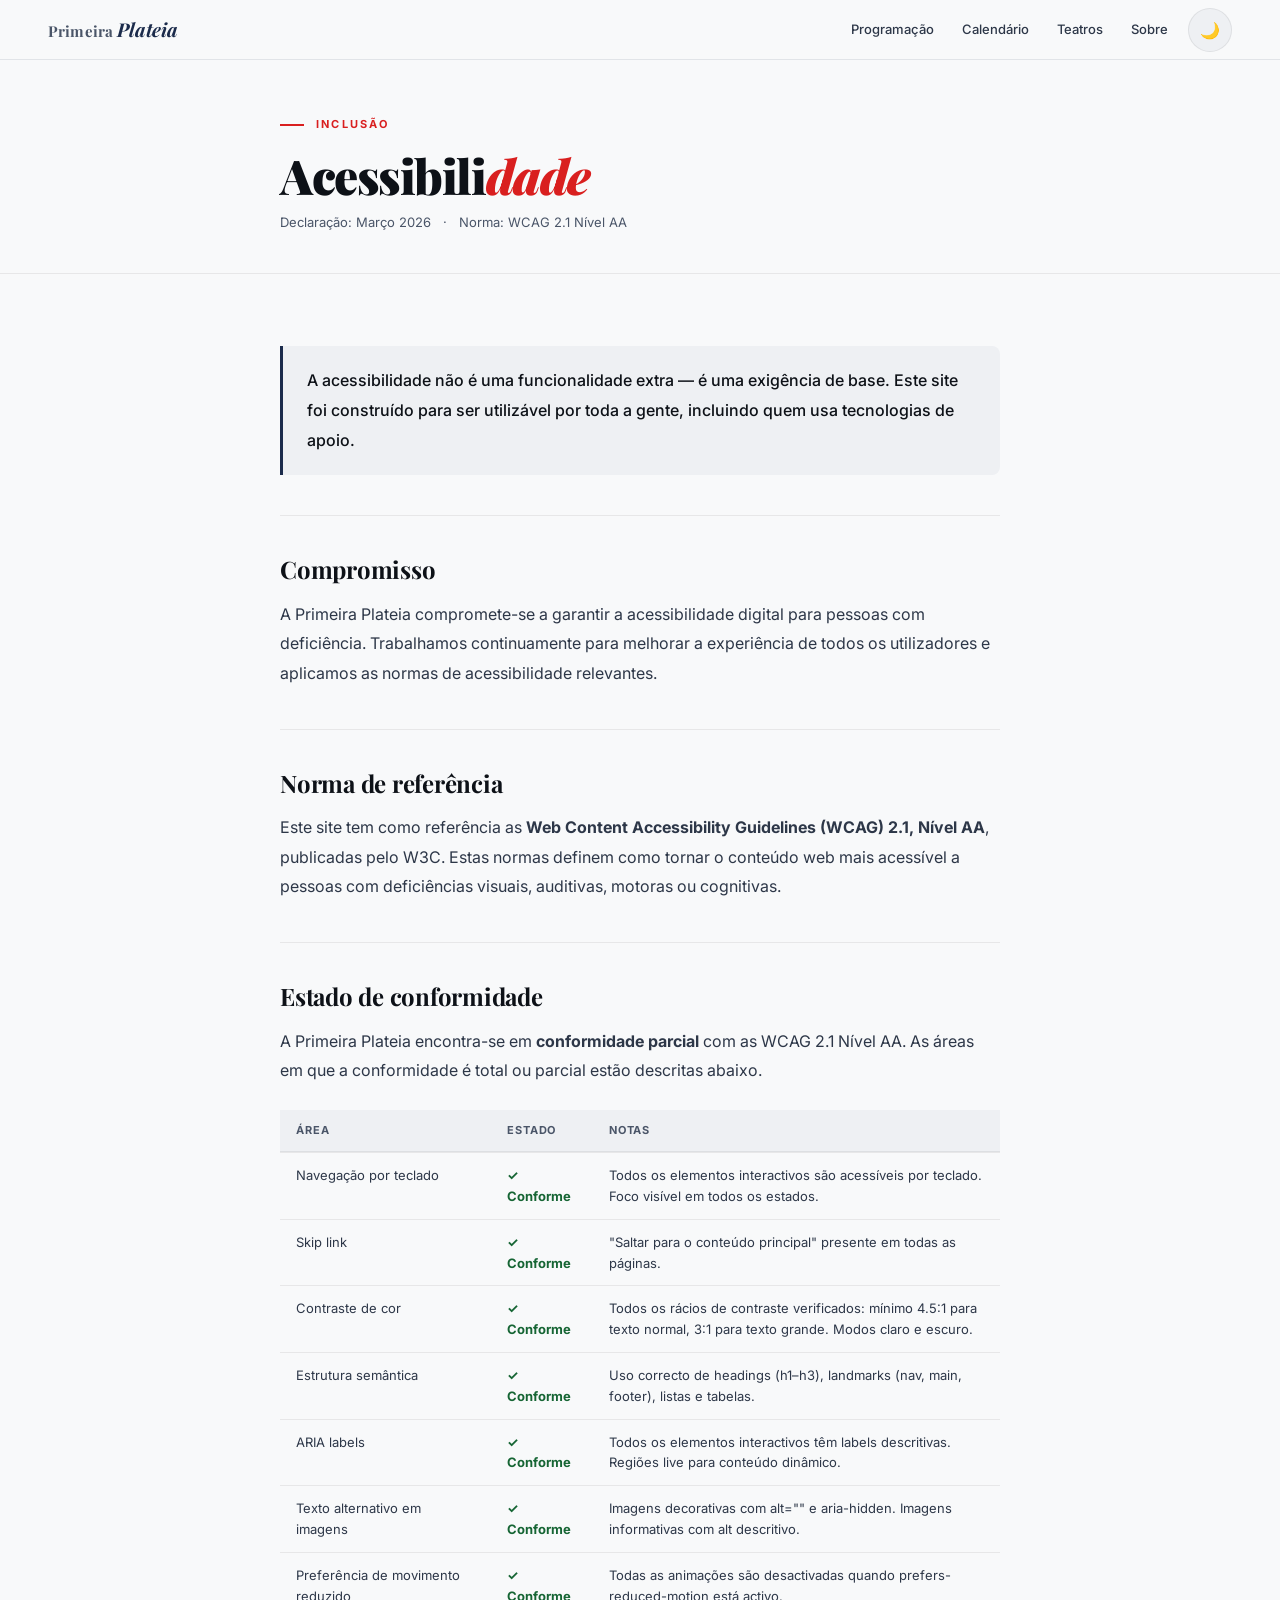
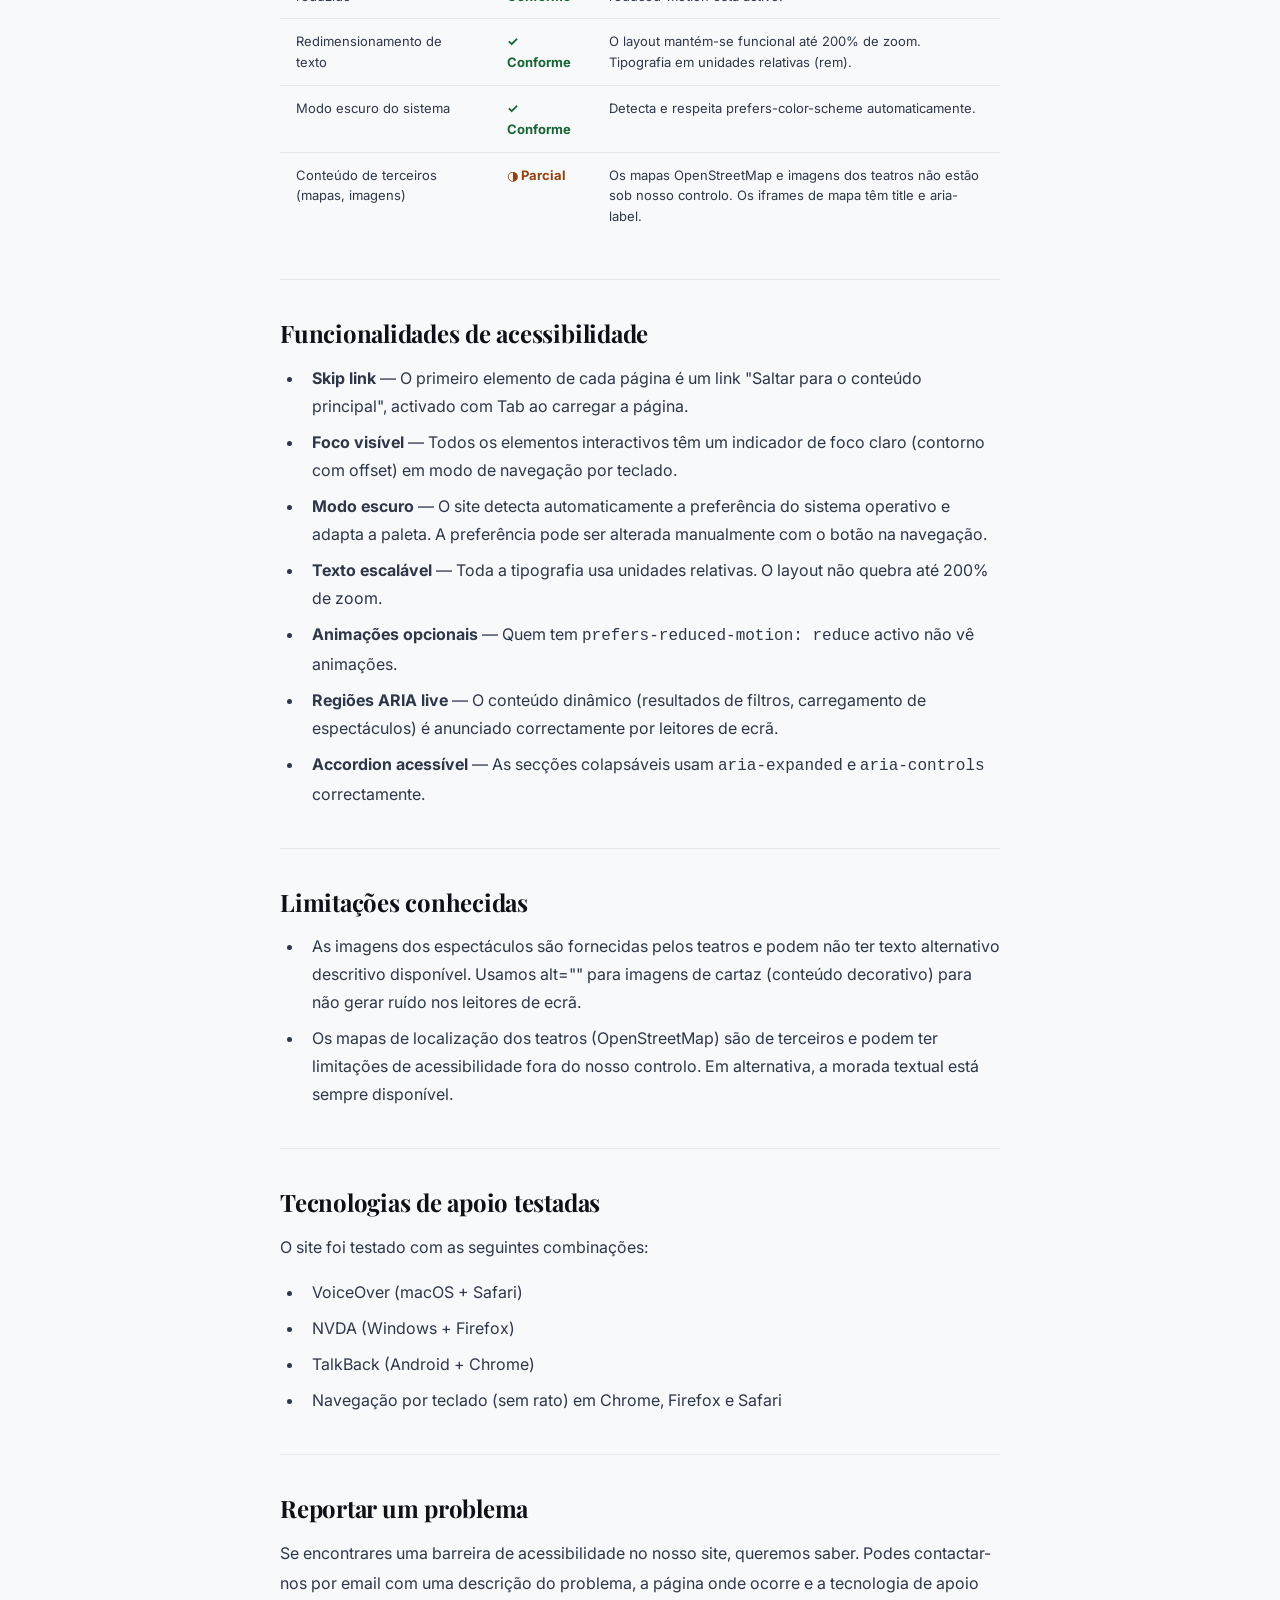
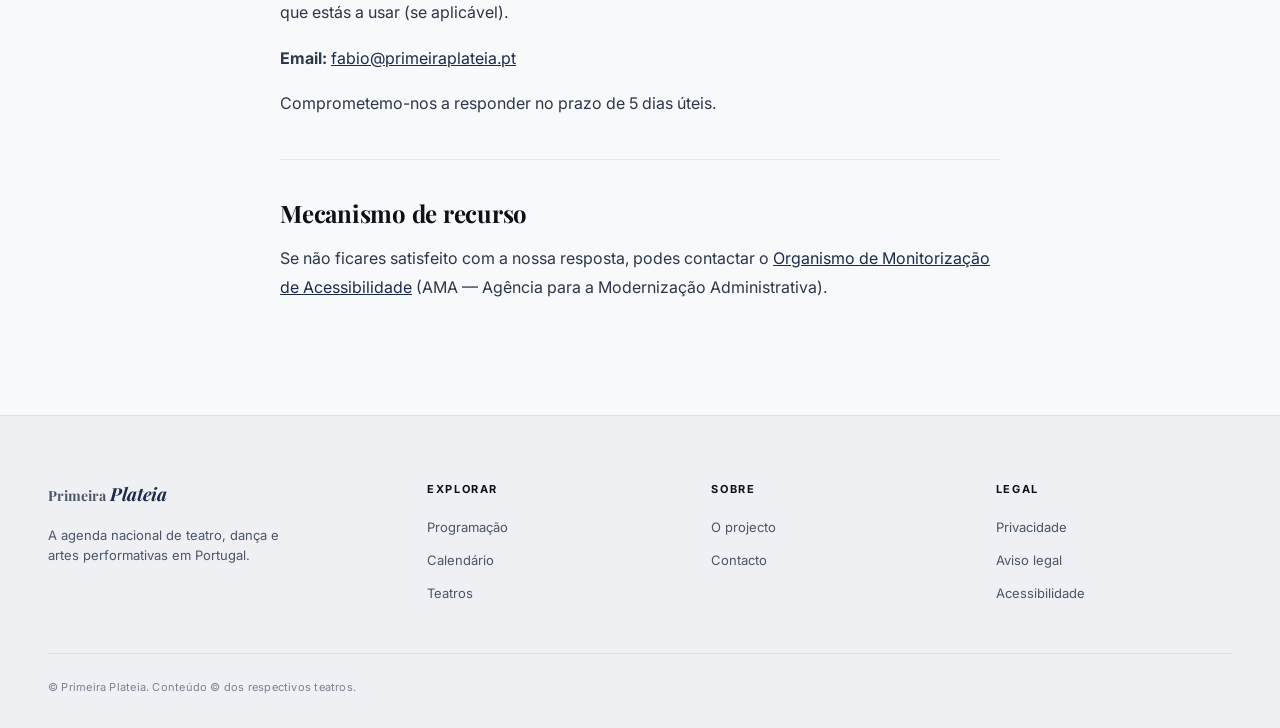
==== commit f32d0522: "correction css" ====
--- a/acessibilidade/index.html
+++ b/acessibilidade/index.html
@@ -8,13 +8,13 @@
 <meta name="theme-color" content="#1B2B4B"/>
 <meta name="robots" content="index, follow"/>
 <link rel="canonical" href="https://www.primeiraplateia.pt/acessibilidade/"/>
-<link rel="manifest" href="/manifest.webmanifest"/>
-<link rel="apple-touch-icon" href="/icons/icon-192.png"/>
+<link rel="manifest" href="../manifest.webmanifest"/>
+<link rel="apple-touch-icon" href="../icons/icon-192.png"/>
 <link rel="preconnect" href="https://fonts.googleapis.com"/>
 <link rel="preconnect" href="https://fonts.gstatic.com" crossorigin/>
-<link rel="stylesheet" href="/fonts/fonts.css"/>
-<link rel="stylesheet" href="/design/tokens.css"/>
-<link rel="stylesheet" href="/design/base.css"/>
+<link rel="stylesheet" href="../fonts/fonts.css"/>
+<link rel="stylesheet" href="../design/tokens.css"/>
+<link rel="stylesheet" href="../design/base.css"/>
 <script>(function(){var s=localStorage.getItem('pp-theme');var sys=window.matchMedia('(prefers-color-scheme: dark)').matches?'dark':'light';document.documentElement.setAttribute('data-theme',s||sys);})();</script>
 <style>
 .legal-hero{padding:calc(var(--nav-h) + var(--space-12)) var(--space-12) var(--space-10);border-bottom:1px solid var(--surface-card-border);background:var(--surface-bg);}
@@ -71,16 +71,16 @@
 <body>
 <a class="skip-link" href="#main-content">Saltar para o conteúdo principal</a>
 <nav class="nav" role="navigation" aria-label="Navegação principal">
-  <a class="nav-brand" href="/" aria-label="Primeira Plateia — página inicial">
+  <a class="nav-brand" href="../" aria-label="Primeira Plateia — página inicial">
     <span class="nav-brand-primeira">Primeira</span>
     <span class="nav-brand-plateia">Plateia</span>
   </a>
   <div class="nav-right">
     <ul class="nav-links" id="nav-menu" role="list">
-      <li><a href="/programacao/">Programação</a></li>
-      <li><a href="/calendario/">Calendário</a></li>
-      <li><a href="/teatros/">Teatros</a></li>
-      <li><a href="/sobre/">Sobre</a></li>
+      <li><a href="../programacao/">Programação</a></li>
+      <li><a href="../calendario/">Calendário</a></li>
+      <li><a href="../teatros/">Teatros</a></li>
+      <li><a href="../sobre/">Sobre</a></li>
     </ul>
     <button class="theme-btn" id="theme-toggle" aria-label="Mudar para modo escuro" data-tip="Modo escuro">
       <span class="i-moon" aria-hidden="true">🌙</span>
@@ -207,7 +207,7 @@
 
       <h2>Reportar um problema</h2>
       <p>Se encontrares uma barreira de acessibilidade no nosso site, queremos saber. Podes contactar-nos por email com uma descrição do problema, a página onde ocorre e a tecnologia de apoio que estás a usar (se aplicável).</p>
-      <p><strong>Email:</strong> <a href="mailto:fabio@primeiraplateia.pt?subject=Problema de acessibilidade">fabio@primeiraplateia.pt</a></p>
+      <p><strong>Email:</strong> <a href="mailto:fabio@primeiraplateia.pt">fabio@primeiraplateia.pt</a></p>
       <p>Comprometemo-nos a responder no prazo de 5 dias úteis.</p>
 
       <h2>Mecanismo de recurso</h2>
@@ -222,9 +222,9 @@
       <div class="footer-brand"><span class="footer-brand-primeira">Primeira</span><span class="footer-brand-plateia">Plateia</span></div>
       <p class="footer-tagline">A agenda nacional de teatro, dança e artes performativas em Portugal.</p>
     </div>
-    <div><p class="footer-col-title">Explorar</p><nav class="footer-col-links" aria-label="Explorar"><a href="/programacao/">Programação</a><a href="/calendario/">Calendário</a><a href="/teatros/">Teatros</a></nav></div>
-    <div><p class="footer-col-title">Sobre</p><nav class="footer-col-links" aria-label="Sobre"><a href="/sobre/">O projecto</a><a href="mailto:fabio@primeiraplateia.pt">Contacto</a></nav></div>
-    <div><p class="footer-col-title">Legal</p><nav class="footer-col-links" aria-label="Legal"><a href="/privacidade/">Privacidade</a><a href="/aviso-legal/">Aviso legal</a><a href="/acessibilidade/" aria-current="page">Acessibilidade</a></nav></div>
+    <div><p class="footer-col-title">Explorar</p><nav class="footer-col-links" aria-label="Explorar"><a href="../programacao/">Programação</a><a href="../calendario/">Calendário</a><a href="../teatros/">Teatros</a></nav></div>
+    <div><p class="footer-col-title">Sobre</p><nav class="footer-col-links" aria-label="Sobre"><a href="../sobre/">O projecto</a><a href="mailto:fabio@primeiraplateia.pt">Contacto</a></nav></div>
+    <div><p class="footer-col-title">Legal</p><nav class="footer-col-links" aria-label="Legal"><a href="../privacidade/">Privacidade</a><a href="../aviso-legal/">Aviso legal</a><a href="../acessibilidade/" aria-current="page">Acessibilidade</a></nav></div>
   </div>
   <div class="footer-bottom">
     <p class="footer-legal">© <span id="footer-year"></span> Primeira Plateia. Conteúdo © dos respectivos teatros.</p>
@@ -235,10 +235,4 @@
   var themeBtn=document.getElementById('theme-toggle'),html=document.documentElement;
   themeBtn.addEventListener('click',function(){var next=html.getAttribute('data-theme')==='dark'?'light':'dark';html.setAttribute('data-theme',next);localStorage.setItem('pp-theme',next);themeBtn.setAttribute('aria-label',next==='dark'?'Mudar para modo claro':'Mudar para modo escuro');});
   var nt=document.getElementById('nav-toggle'),nm=document.getElementById('nav-menu');
-  nt.addEventListener('click',function(){var o=nm.classList.toggle('open');nt.setAttribute('aria-expanded',o);nt.textContent=o?'✕':'☰';});
-  document.addEventListener('click',function(e){if(!nm.contains(e.target)&&!nt.contains(e.target)){nm.classList.remove('open');nt.setAttribute('aria-expanded','false');nt.textContent='☰';}});
-  document.getElementById('footer-year').textContent=new Date().getFullYear();
-})();
-</script>
-</body>
-</html>
+  nt.addEventListener('click',function(){var o=nm.classList.toggle('open');nt.setAttribute('aria-expanded',o);nt.
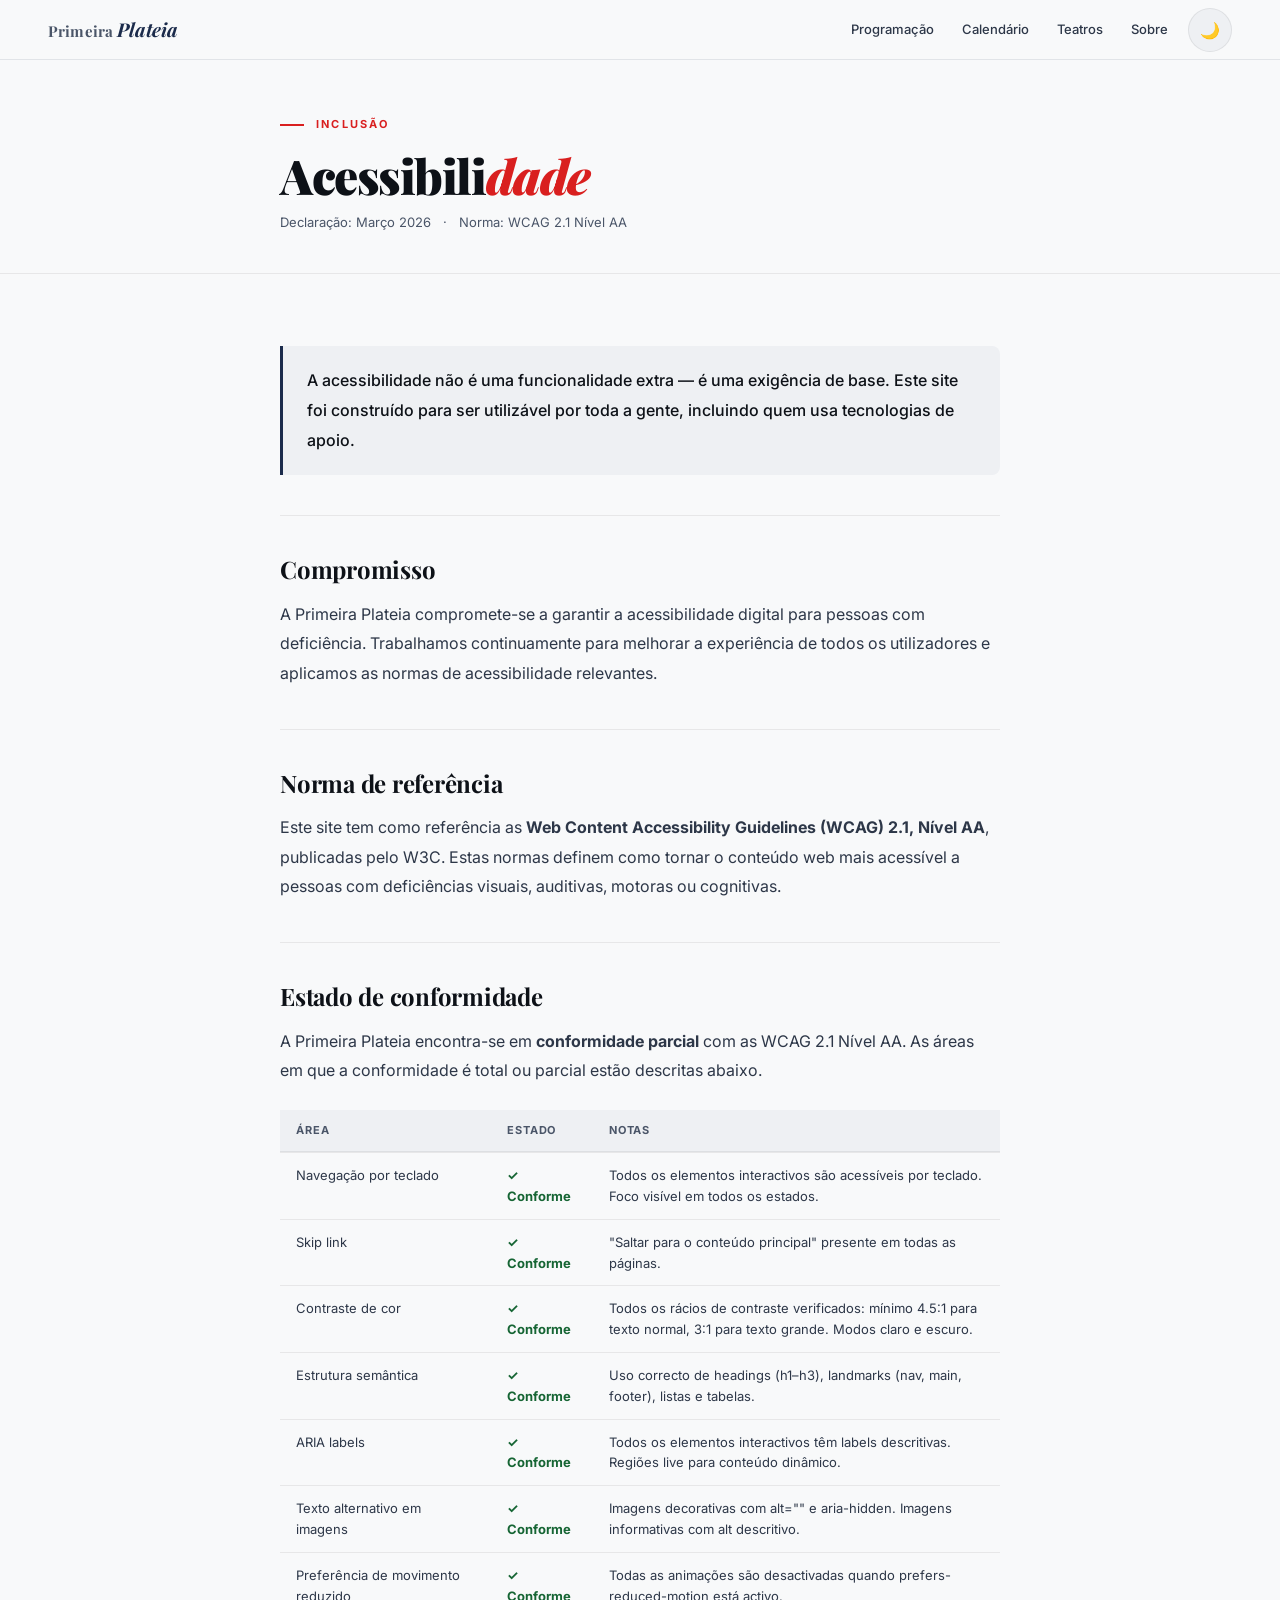
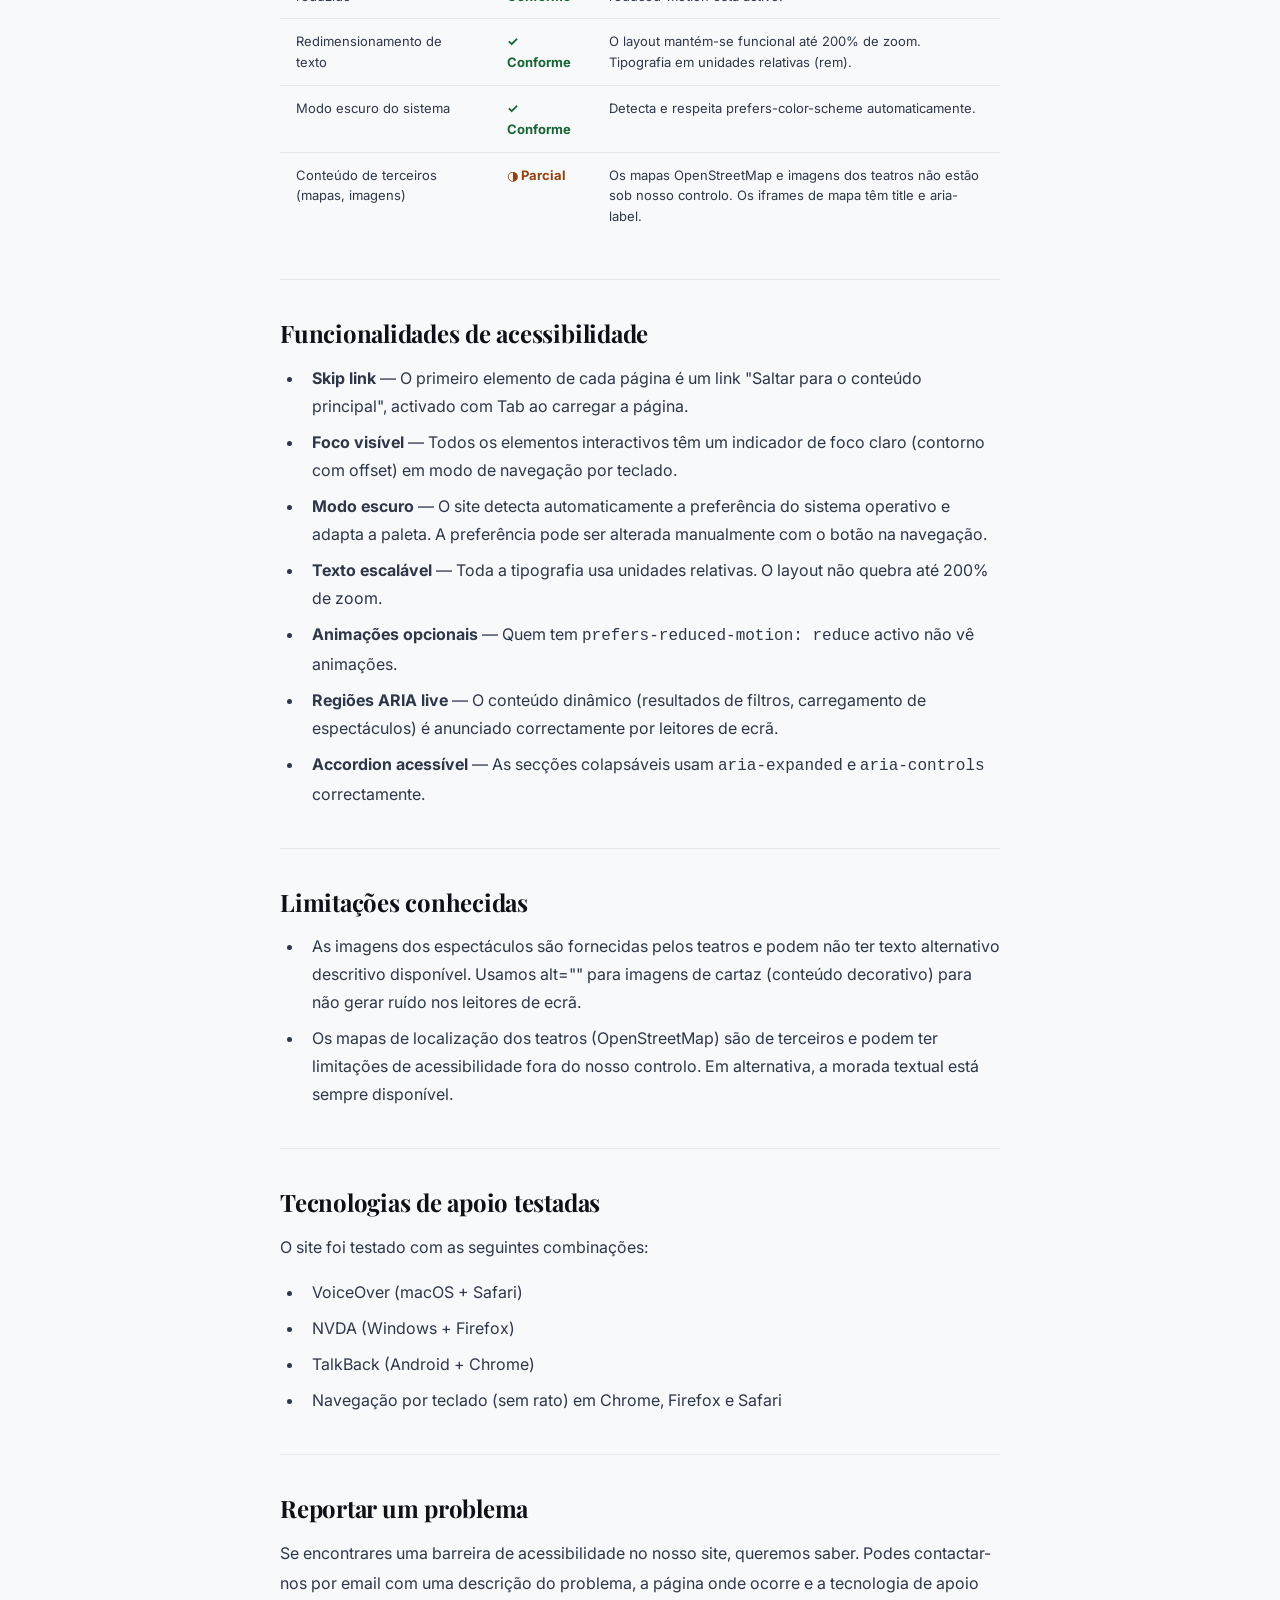
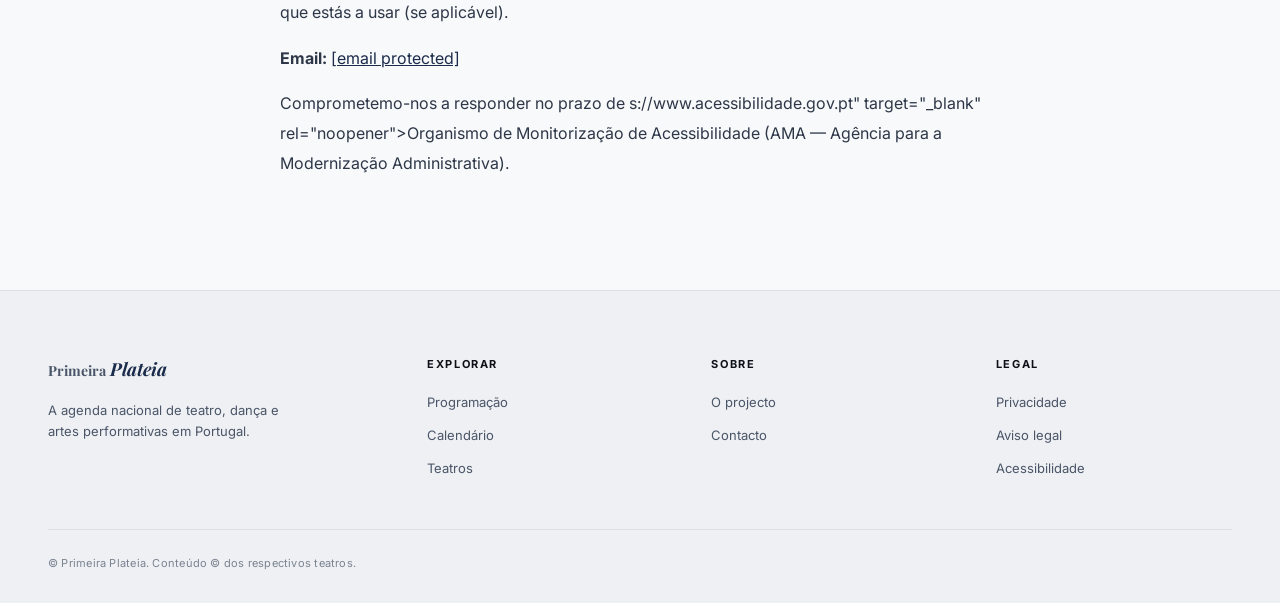
==== commit e426ddc8: "errors" ====
--- a/acessibilidade/index.html
+++ b/acessibilidade/index.html
@@ -207,11 +207,8 @@
 
       <h2>Reportar um problema</h2>
       <p>Se encontrares uma barreira de acessibilidade no nosso site, queremos saber. Podes contactar-nos por email com uma descrição do problema, a página onde ocorre e a tecnologia de apoio que estás a usar (se aplicável).</p>
-      <p><strong>Email:</strong> <a href="mailto:fabio@primeiraplateia.pt">fabio@primeiraplateia.pt</a></p>
-      <p>Comprometemo-nos a responder no prazo de 5 dias úteis.</p>
-
-      <h2>Mecanismo de recurso</h2>
-      <p>Se não ficares satisfeito com a nossa resposta, podes contactar o <a href="https://www.acessibilidade.gov.pt" target="_blank" rel="noopener">Organismo de Monitorização de Acessibilidade</a> (AMA — Agência para a Modernização Administrativa).</p>
+      <p><strong>Email:</strong> <a href="/cdn-cgi/l/email-protection#5b3d3a3932341b2b2932363e32293a2b373a2f3e323a752b2f"><span class="__cf_email__" data-cfemail="81e7e0e3e8eec1f1f3e8ece4e8f3e0f1ede0f5e4e8e0aff1f5">[email&#160;protected]</span></a></p>
+      <p>Comprometemo-nos a responder no prazo de s://www.acessibilidade.gov.pt" target="_blank" rel="noopener">Organismo de Monitorização de Acessibilidade</a> (AMA — Agência para a Modernização Administrativa).</p>
 
     </div>
   </div>
@@ -235,4 +232,12 @@
   var themeBtn=document.getElementById('theme-toggle'),html=document.documentElement;
   themeBtn.addEventListener('click',function(){var next=html.getAttribute('data-theme')==='dark'?'light':'dark';html.setAttribute('data-theme',next);localStorage.setItem('pp-theme',next);themeBtn.setAttribute('aria-label',next==='dark'?'Mudar para modo claro':'Mudar para modo escuro');});
   var nt=document.getElementById('nav-toggle'),nm=document.getElementById('nav-menu');
-  nt.addEventListener('click',function(){var o=nm.classList.toggle('open');nt.setAttribute('aria-expanded',o);nt.+  nt.addEventListener('click',function(){var o=nm.classList.toggle('open');nt.setAttribute('aria-expanded',o);nt..getAttribute('data-theme')==='dark'?'light':'dark';html.setAttribute('data-theme',next);localStorage.setItem('pp-theme',next);themeBtn.setAttribute('aria-label',next==='dark'?'Mudar para modo claro':'Mudar para modo escuro');});
+  var nt=document.getElementById('nav-toggle'),nm=document.getElementById('nav-menu');
+  nt.addEventListener('click',function(){var o=nm.classList.toggle('open');nt.setAttribute('aria-expanded',o);nt.textContent=o?'✕':'☰';});
+  document.addEventListener('click',function(e){if(!nm.contains(e.target)&&!nt.contains(e.target)){nm.classList.remove('open');nt.setAttribute('aria-expanded','false');nt.textContent='☰';}});
+  document.getElementById('footer-year').textContent=new Date().getFullYear();
+})();
+</script>
+</body>
+</html>
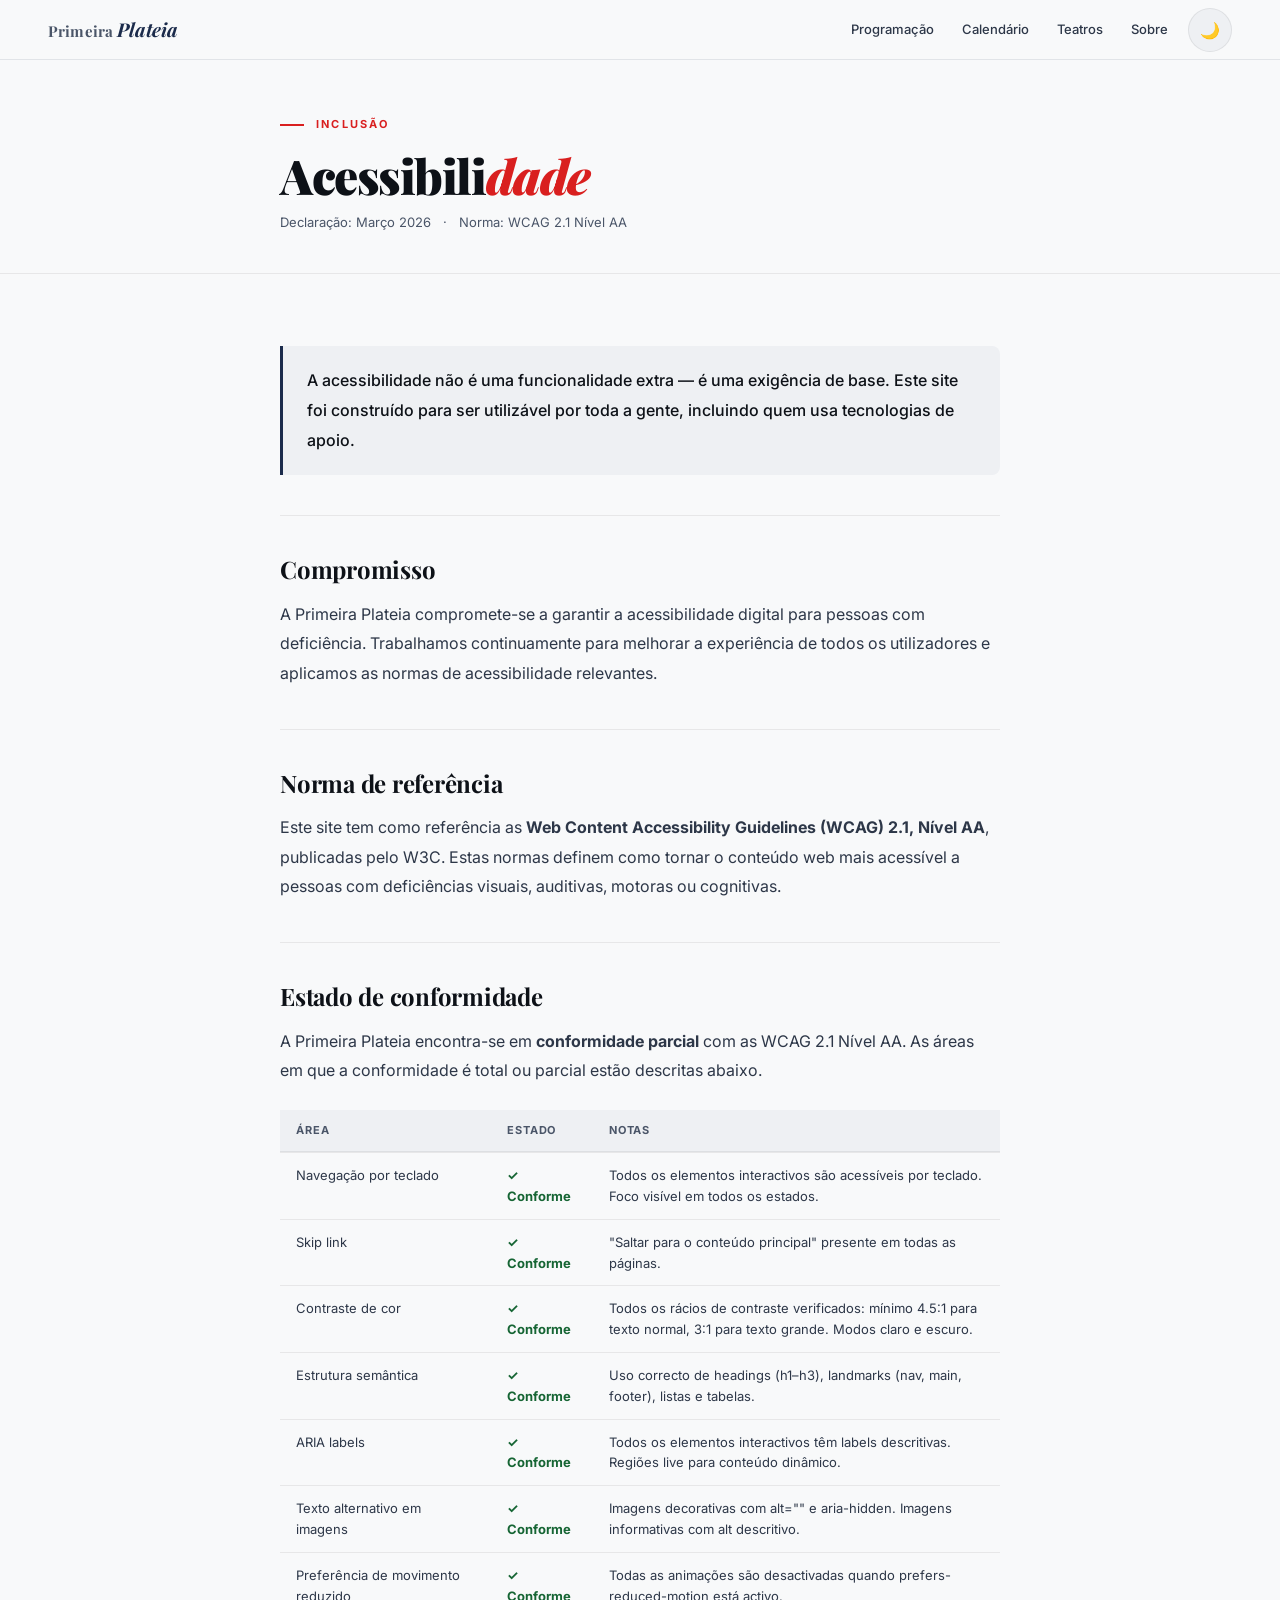
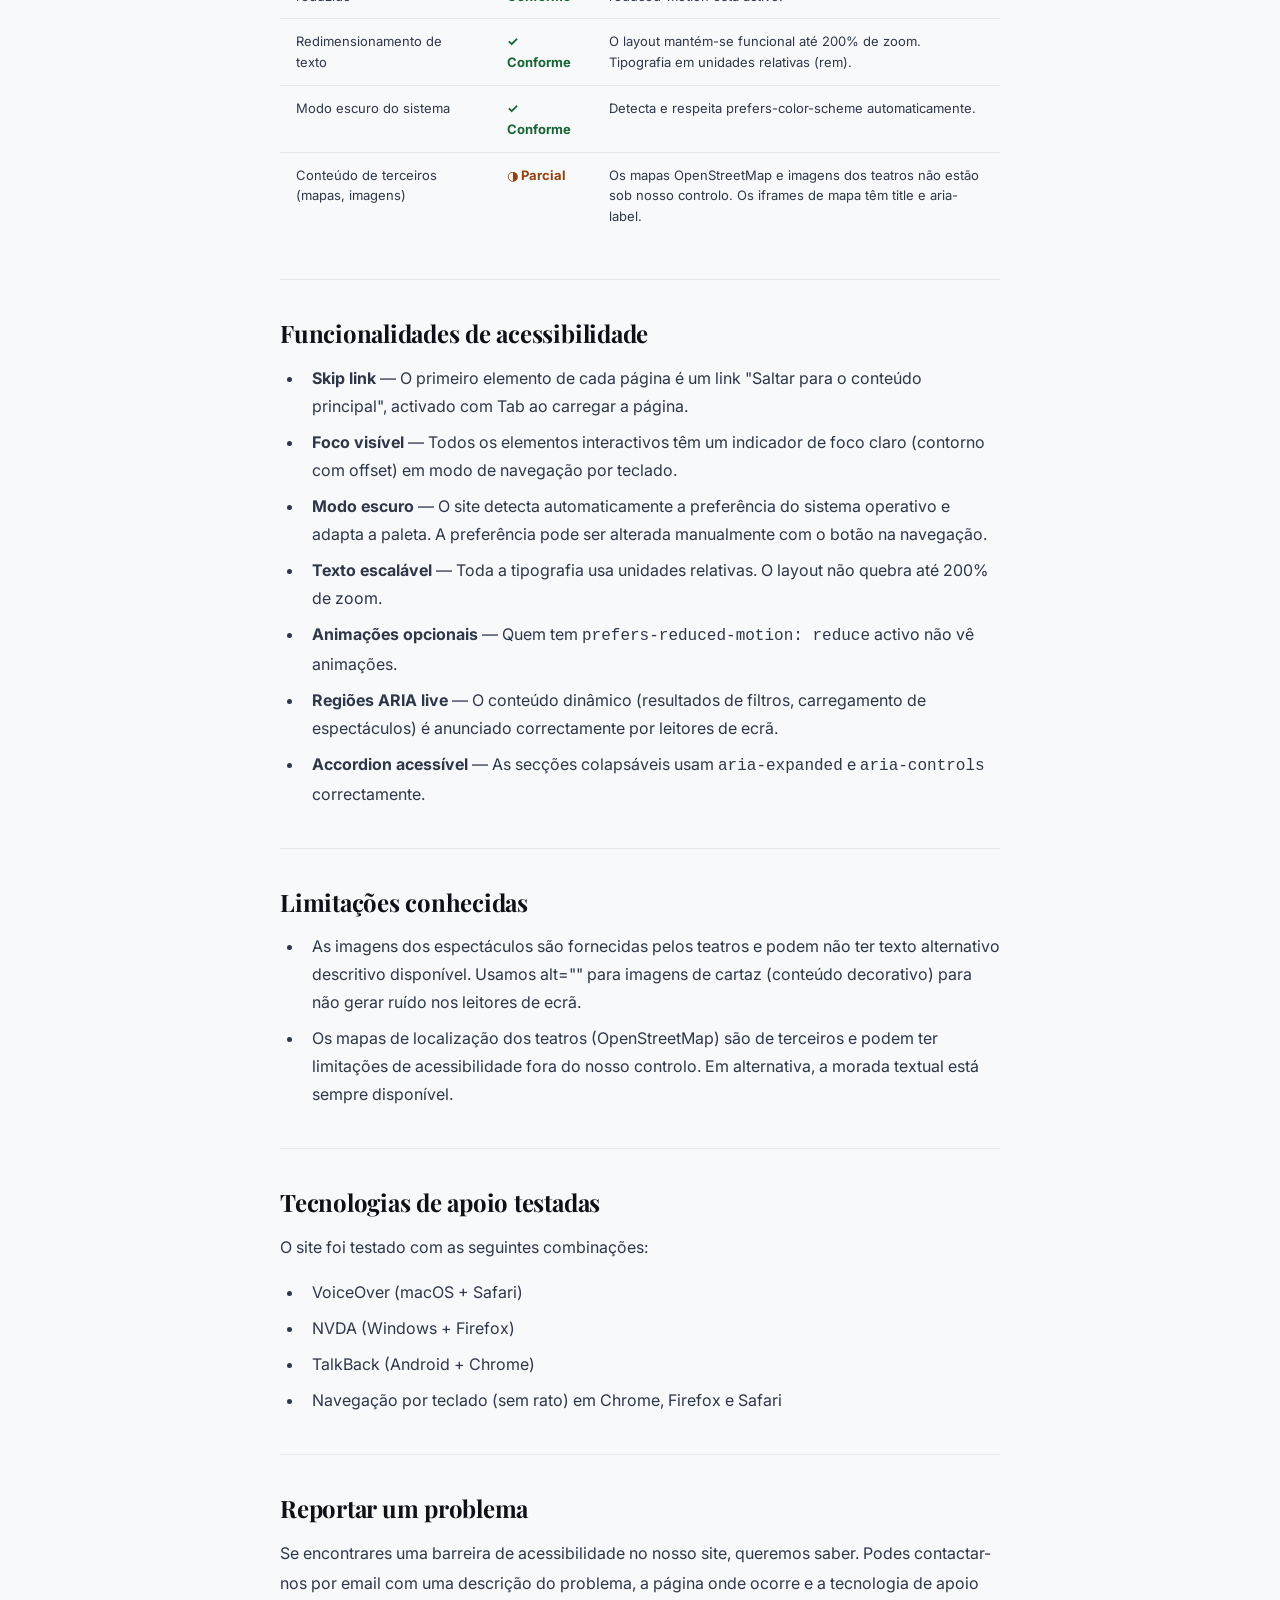
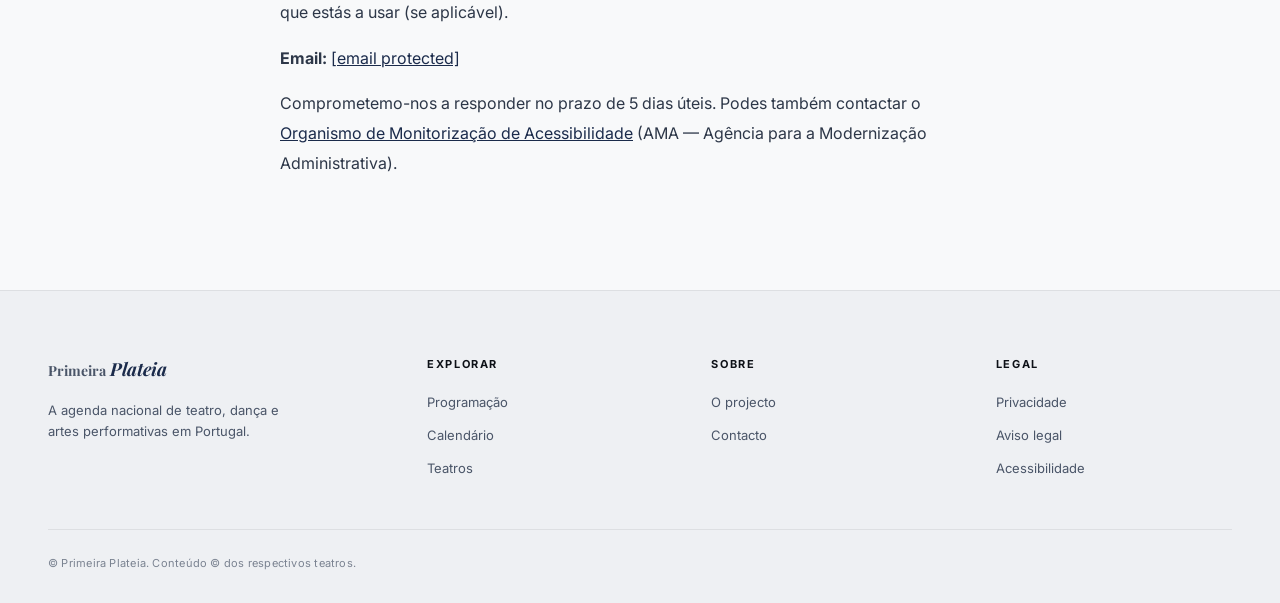
==== commit a7e4db21: "refresh" ====
--- a/acessibilidade/index.html
+++ b/acessibilidade/index.html
@@ -208,7 +208,7 @@
       <h2>Reportar um problema</h2>
       <p>Se encontrares uma barreira de acessibilidade no nosso site, queremos saber. Podes contactar-nos por email com uma descrição do problema, a página onde ocorre e a tecnologia de apoio que estás a usar (se aplicável).</p>
       <p><strong>Email:</strong> <a href="/cdn-cgi/l/email-protection#5b3d3a3932341b2b2932363e32293a2b373a2f3e323a752b2f"><span class="__cf_email__" data-cfemail="81e7e0e3e8eec1f1f3e8ece4e8f3e0f1ede0f5e4e8e0aff1f5">[email&#160;protected]</span></a></p>
-      <p>Comprometemo-nos a responder no prazo de s://www.acessibilidade.gov.pt" target="_blank" rel="noopener">Organismo de Monitorização de Acessibilidade</a> (AMA — Agência para a Modernização Administrativa).</p>
+      <p>Comprometemo-nos a responder no prazo de 5 dias úteis. Podes também contactar o <a href="https://www.acessibilidade.gov.pt" target="_blank" rel="noopener">Organismo de Monitorização de Acessibilidade</a> (AMA — Agência para a Modernização Administrativa).</p>
 
     </div>
   </div>
